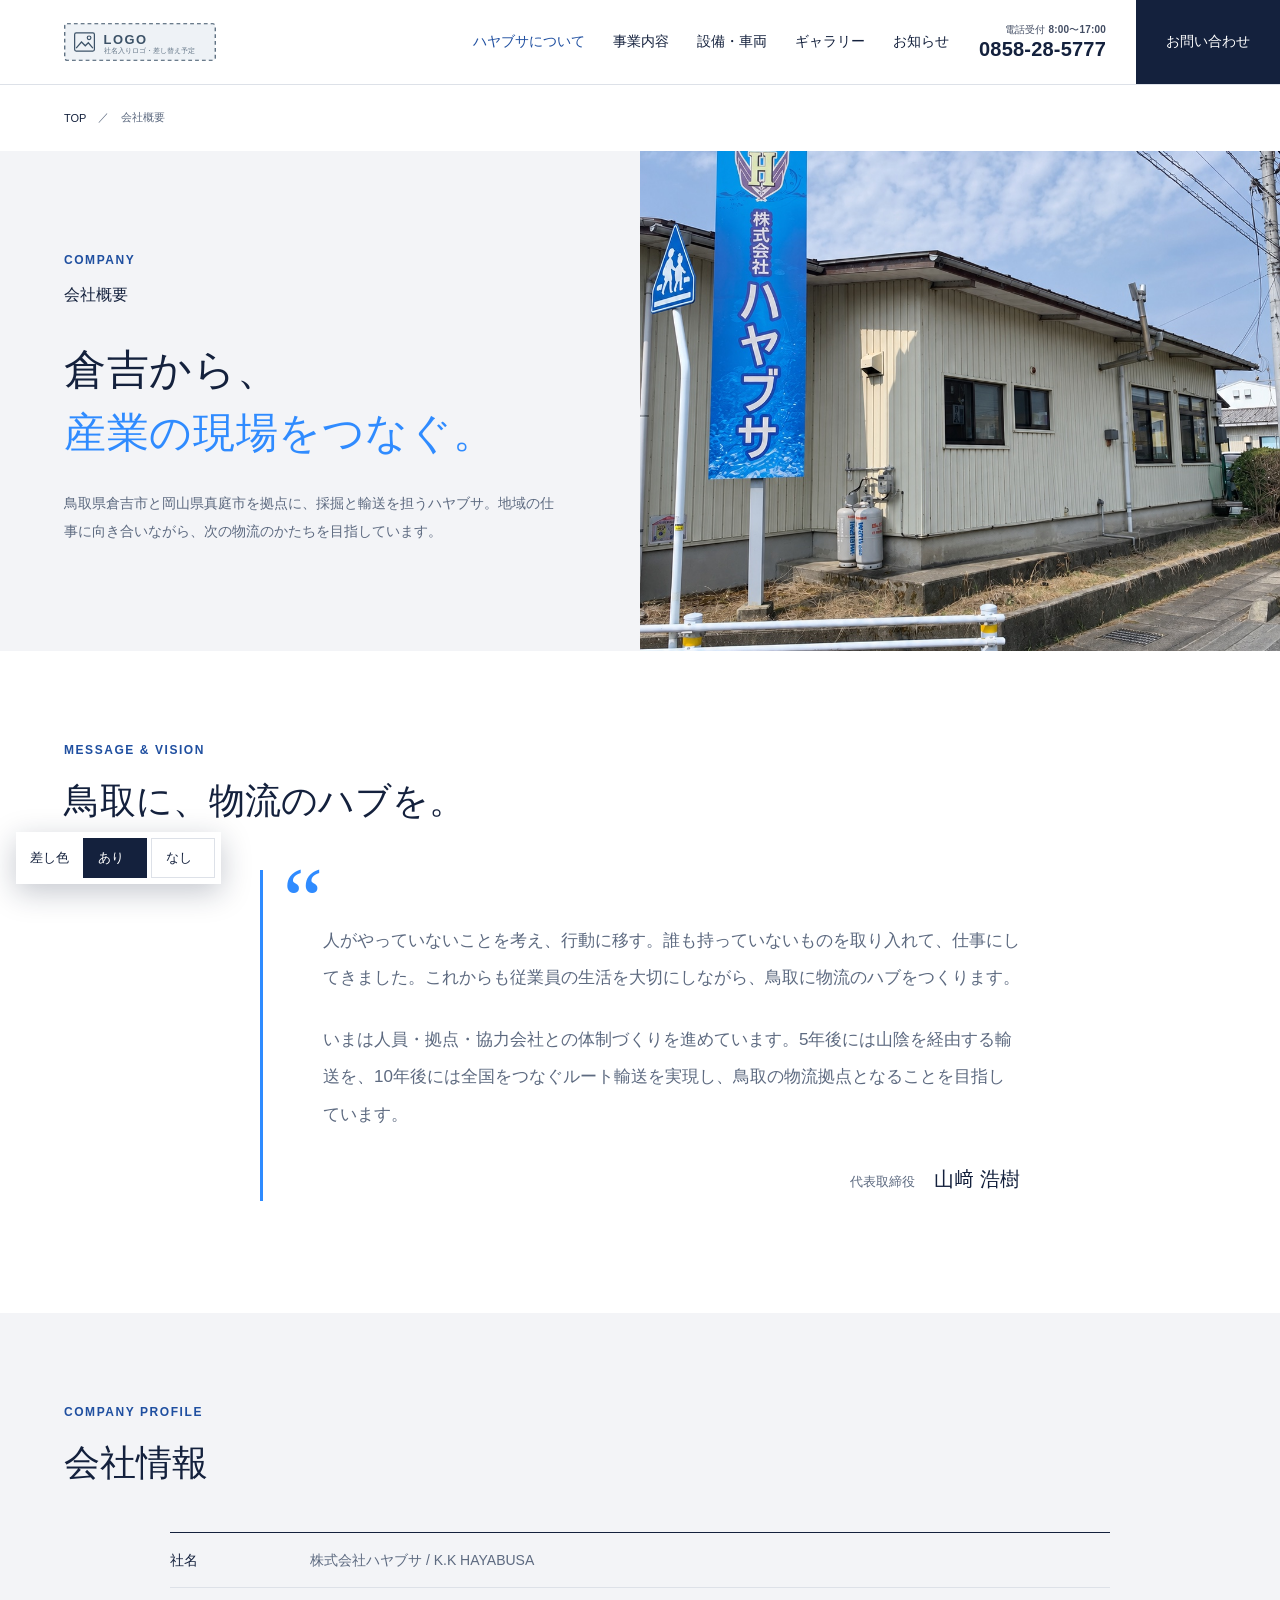
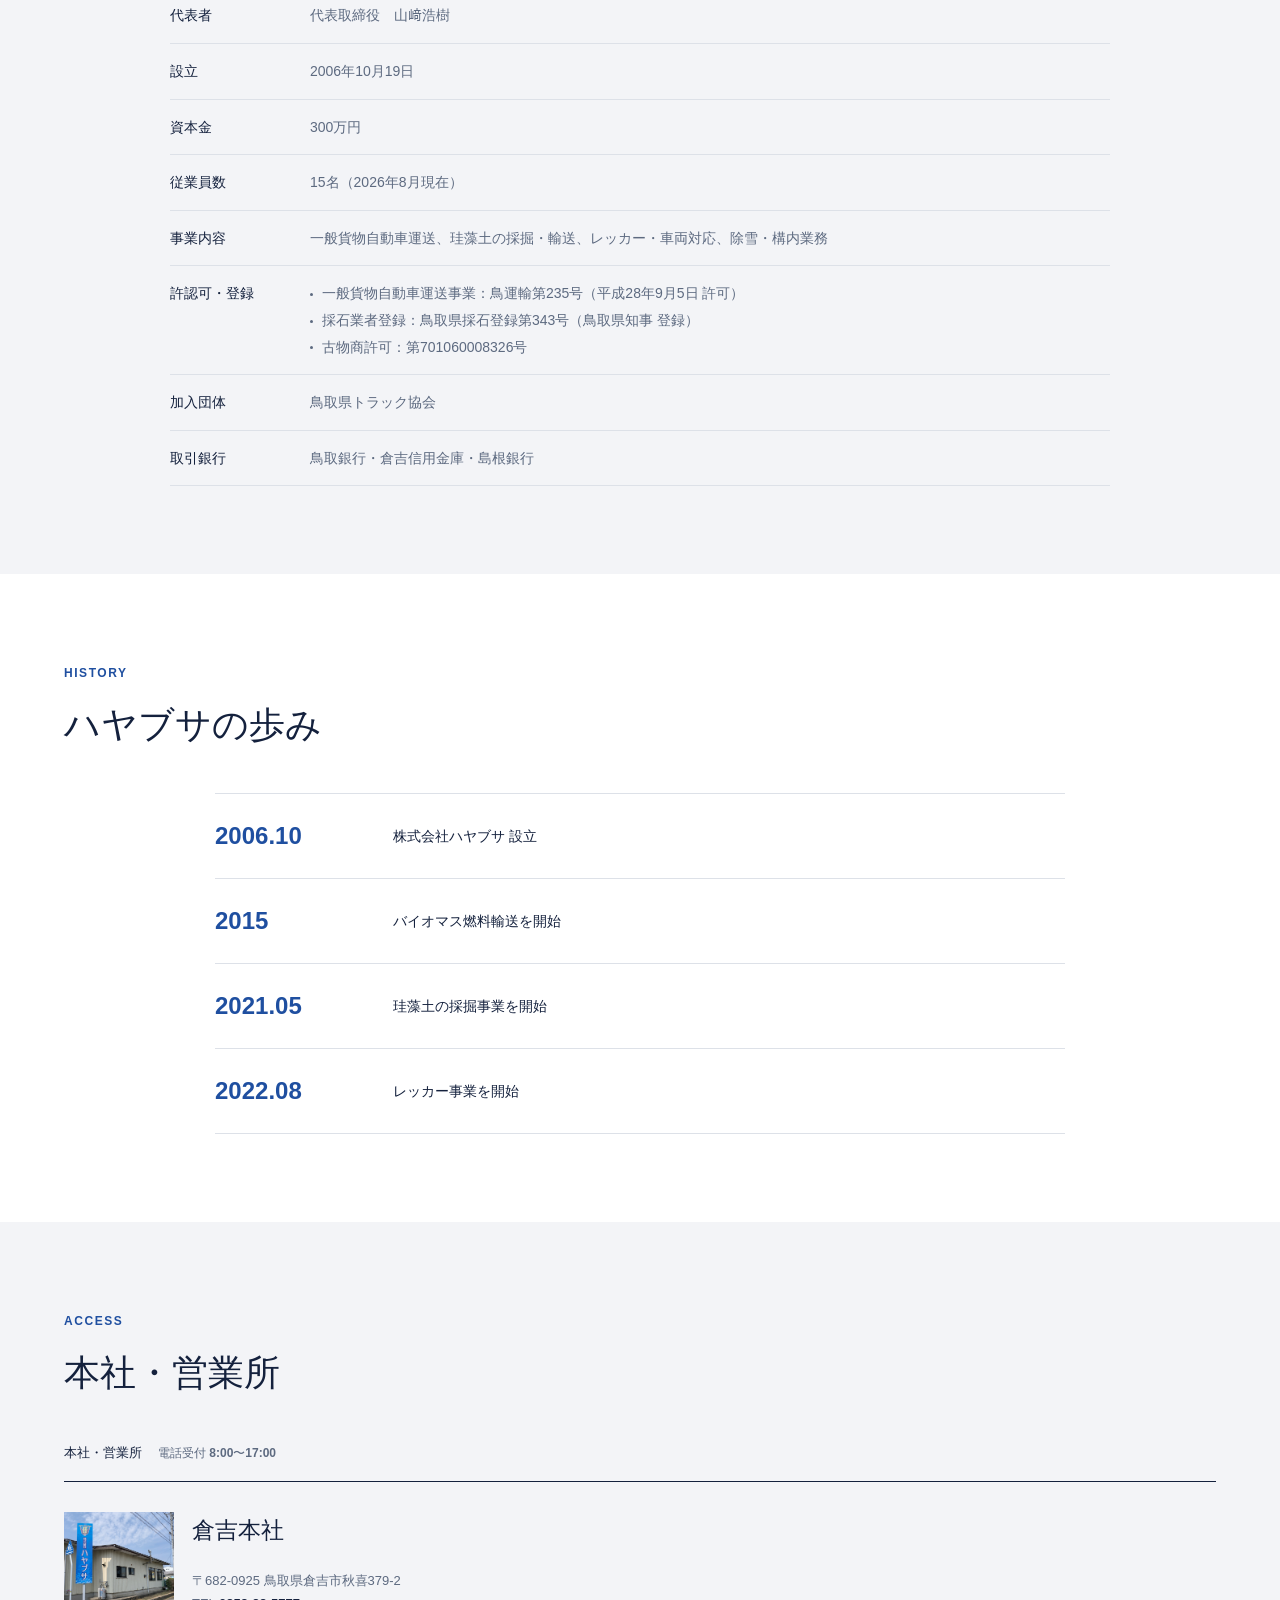
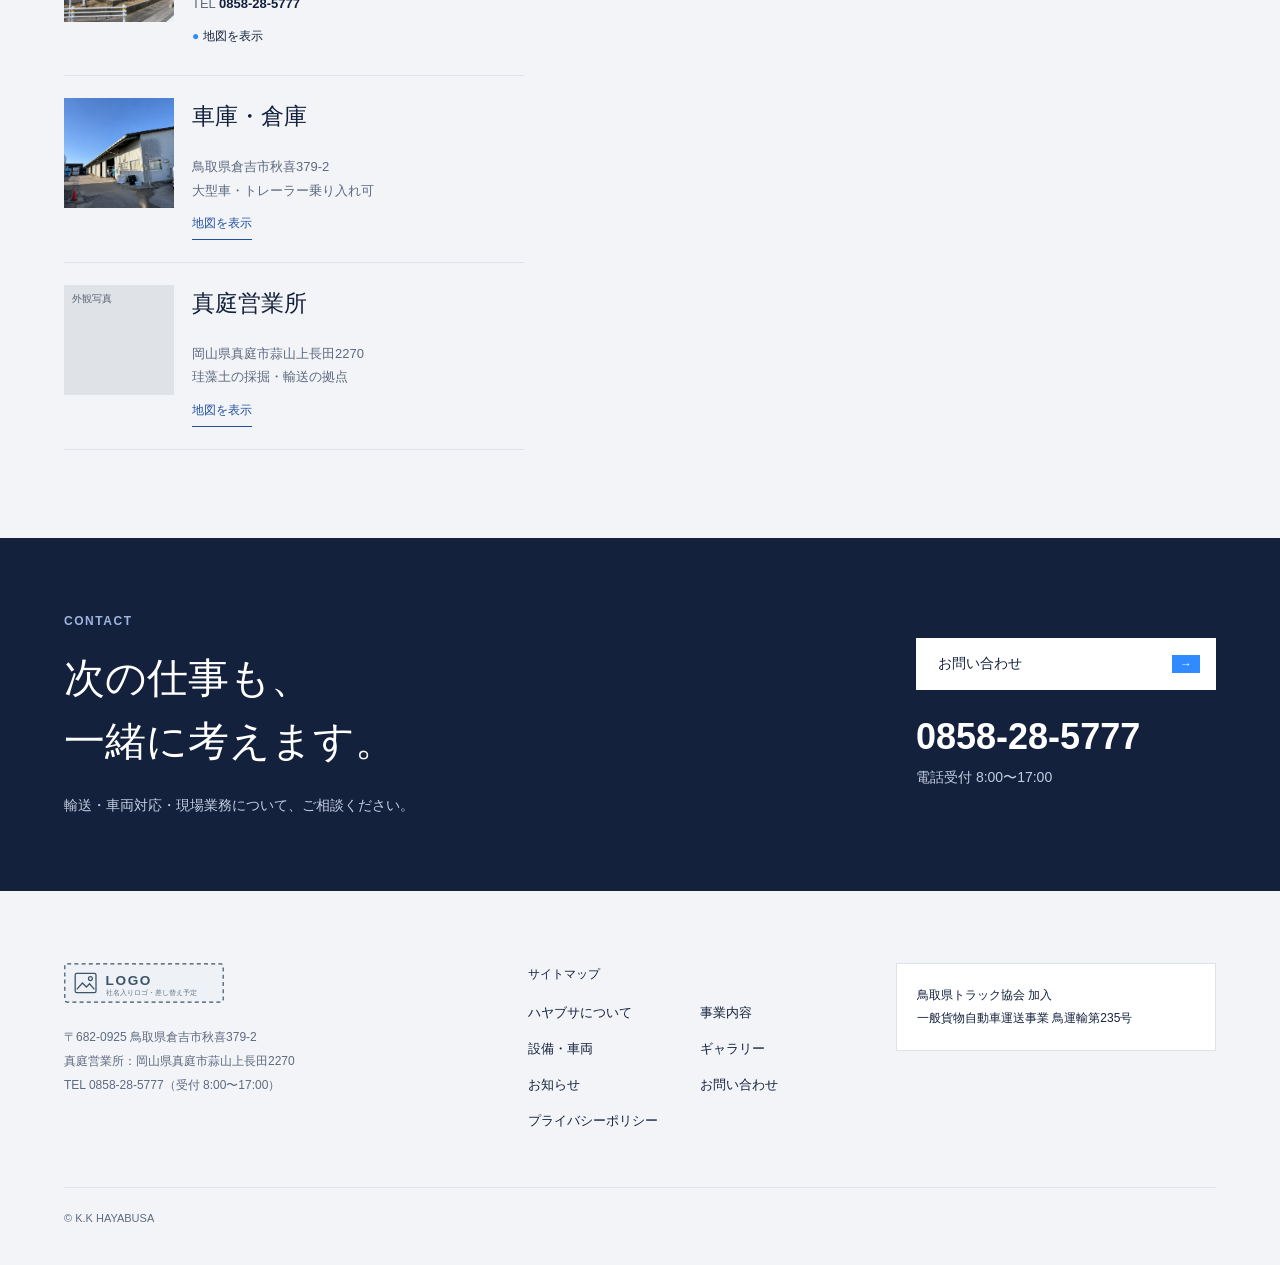
==== company/index.html @ cfc27c7f "Add seven linked subpages matching the H proposal design" ====
<!doctype html><html lang="ja"><head><meta charset="utf-8"><meta name="viewport" content="width=device-width,initial-scale=1"><meta name="robots" content="noindex,nofollow,noarchive"><meta name="color-scheme" content="light"><meta name="description" content="鳥取県倉吉市と岡山県真庭市を拠点に、採掘と輸送を担うハヤブサ。地域の仕事に向き合いながら、次の物流のかたちを目指しています。"><title>会社概要｜株式会社ハヤブサ</title><link rel="stylesheet" href="../styles.css?v=32"><link rel="stylesheet" href="../pages.css?v=2"><link rel="stylesheet" href="../share.css?v=1"><script src="../client.js?v=4" defer></script><script src="../pages.js?v=1" defer></script><script src="../share.js?v=1" defer></script></head><body class="hb-subpage"><a class="skip-link" href="#page-content">本文へ進む</a><header class="hb-top"><a class="hb-brand" href="../" aria-label="株式会社ハヤブサ トップページ"><img class="hb-logo hb-logo-light" src="../logo-placeholder-light.svg" width="160" height="40" alt="株式会社ハヤブサ"><img class="hb-logo hb-logo-dark" src="../logo-placeholder.svg" width="160" height="40" alt="株式会社ハヤブサ"></a><nav id="hb-nav" class="hb-nav" aria-label="メインナビゲーション"><a href="../company/" aria-current="page">ハヤブサについて</a><a href="../service/">事業内容</a><a href="../equipment/">設備・車両</a><a href="../gallery/">ギャラリー</a><a href="../news/">お知らせ</a></nav><a class="hb-headtel" href="tel:0858285777"><small>電話受付 8:00〜17:00</small>0858-28-5777</a><a class="hb-headcta" href="../contact/">お問い合わせ</a><button class="hb-menu" type="button" aria-expanded="false" aria-controls="hb-nav"><span></span><span></span><b>メニュー</b></button></header><main id="page-content"><nav class="sp-breadcrumb" aria-label="パンくず"><a href="../">TOP</a><span aria-hidden="true">／</span><span aria-current="page">会社概要</span></nav><div class="sp-hero"><div class="sp-hero-copy"><p class="sp-kicker">COMPANY</p><h1>会社概要</h1><h2>倉吉から、<br><em>産業の現場をつなぐ。</em></h2><p>鳥取県倉吉市と岡山県真庭市を拠点に、採掘と輸送を担うハヤブサ。地域の仕事に向き合いながら、次の物流のかたちを目指しています。</p></div><figure class="sp-photo "><img src="../images/enhanced/IMG_9839.jpg" alt="会社概要" decoding="async" fetchpriority="high"></figure></div><section class="sp-wrap"><div class="sp-section-head"><p class="sp-kicker">MESSAGE & VISION</p><h2>鳥取に、物流のハブを。</h2></div><div class="sp-message"><span class="sp-quote" aria-hidden="true">“</span><p>人がやっていないことを考え、行動に移す。誰も持っていないものを取り入れて、仕事にしてきました。これからも従業員の生活を大切にしながら、鳥取に物流のハブをつくります。</p><p>いまは人員・拠点・協力会社との体制づくりを進めています。5年後には山陰を経由する輸送を、10年後には全国をつなぐルート輸送を実現し、鳥取の物流拠点となることを目指しています。</p><p class="sp-sign">代表取締役 <strong>山﨑 浩樹</strong></p></div></section><section class="sp-wrap sp-soft"><div class="sp-section-head"><p class="sp-kicker">COMPANY PROFILE</p><h2>会社情報</h2></div><table class="hb-companytable"><tbody>
<tr><th scope="row">社名</th><td>株式会社ハヤブサ / K.K HAYABUSA</td></tr>
<tr><th scope="row">代表者</th><td>代表取締役　山﨑浩樹</td></tr>
<tr><th scope="row">設立</th><td>2006年10月19日</td></tr>

<tr><th scope="row">資本金</th><td>300万円</td></tr>
<tr><th scope="row">従業員数</th><td>15名（2026年8月現在）</td></tr>
<tr><th scope="row">事業内容</th><td>一般貨物自動車運送、珪藻土の採掘・輸送、レッカー・車両対応、除雪・構内業務</td></tr>
<tr><th scope="row">許認可・登録</th><td><ul class="hb-cell-list"><li>一般貨物自動車運送事業：鳥運輸第235号（平成28年9月5日 許可）</li><li>採石業者登録：鳥取県採石登録第343号（鳥取県知事 登録）</li><li>古物商許可：第701060008326号</li></ul></td></tr>
<tr><th scope="row">加入団体</th><td>鳥取県トラック協会</td></tr>
<tr><th scope="row">取引銀行</th><td>鳥取銀行・倉吉信用金庫・島根銀行</td></tr>
</tbody></table></section><section class="sp-wrap" id="history"><div class="sp-section-head"><p class="sp-kicker">HISTORY</p><h2>ハヤブサの歩み</h2></div><ol class="sp-history"><li><time>2006.10</time><p>株式会社ハヤブサ 設立</p></li><li><time>2015</time><p>バイオマス燃料輸送を開始</p></li><li><time>2021.05</time><p>珪藻土の採掘事業を開始</p></li><li><time>2022.08</time><p>レッカー事業を開始</p></li></ol></section><section class="sp-wrap sp-soft" id="access"><div class="sp-section-head"><p class="sp-kicker">ACCESS</p><h2>本社・営業所</h2></div><div class="hb-offices"><p class="hb-offices-title">本社・営業所<small>電話受付 8:00〜17:00</small></p><div class="hb-offices-body"><ul>
<li><span class="hb-placeholder hb-photo"><img alt="ハヤブサの本社外観" decoding="async" height="1448" loading="lazy" src="../images/enhanced/IMG_9839.jpg" width="1086"/></span><div><h3>倉吉本社</h3><p>〒682-0925 鳥取県倉吉市秋喜379-2</p><p>TEL <a href="tel:0858285777">0858-28-5777</a></p><button aria-pressed="true" class="hb-maplink" data-map="https://maps.google.com/maps?q=35.4294110,133.7963575&amp;z=16&amp;output=embed" data-map-name="倉吉本社" type="button">地図を表示</button></div></li>
<li><span class="hb-placeholder hb-photo"><img alt="ハヤブサの車庫・倉庫の外観" decoding="async" height="1448" loading="lazy" src="../images/enhanced/IMG_0410.jpg" width="1086"/></span><div><h3>車庫・倉庫</h3><p>鳥取県倉吉市秋喜379-2</p><p>大型車・トレーラー乗り入れ可</p><button aria-pressed="false" class="hb-maplink" data-map="https://maps.google.com/maps?q=%E9%B3%A5%E5%8F%96%E7%9C%8C%E5%80%89%E5%90%89%E5%B8%82%E7%A7%8B%E5%96%9C379-2&amp;z=15&amp;output=embed" data-map-name="車庫・倉庫" type="button">地図を表示</button></div></li>
<li><span class="hb-placeholder"><span class="hb-photo-tag">外観写真</span></span><div><h3>真庭営業所</h3><p>岡山県真庭市蒜山上長田2270</p><p>珪藻土の採掘・輸送の拠点</p><button aria-pressed="false" class="hb-maplink" data-map="https://maps.google.com/maps?q=%E5%B2%A1%E5%B1%B1%E7%9C%8C%E7%9C%9F%E5%BA%AD%E5%B8%82%E8%92%9C%E5%B1%B1%E4%B8%8A%E9%95%B7%E7%94%B02270&amp;z=15&amp;output=embed" data-map-name="真庭営業所" type="button">地図を表示</button></div></li>
</ul><div class="hb-map"><iframe allowfullscreen="" referrerpolicy="no-referrer-when-downgrade" src="https://maps.google.com/maps?q=35.4294110,133.7963575&amp;z=16&amp;output=embed" title="地図：倉吉本社"></iframe></div></div></div></section><section class="sp-cta"><div><p class="sp-kicker">CONTACT</p><h2>次の仕事も、<br>一緒に考えます。</h2><p>輸送・車両対応・現場業務について、ご相談ください。</p></div><div><a class="hb-btn hb-btn-light" href="../contact/">お問い合わせ<i class="hb-chip" aria-hidden="true">→</i></a><a class="sp-cta-tel" href="tel:0858285777">0858-28-5777</a><p>電話受付 8:00〜17:00</p></div></section></main><footer class="hb-footer"><div class="hb-footer-inner"><div><a href="../"><img class="hb-logo" src="../logo-placeholder.svg" width="160" height="40" alt="株式会社ハヤブサ"></a><p>〒682-0925 鳥取県倉吉市秋喜379-2<br>真庭営業所：岡山県真庭市蒜山上長田2270<br>TEL 0858-28-5777（受付 8:00〜17:00）</p></div><nav class="hb-footnav" aria-label="フッターナビゲーション"><p class="hb-footnav-title">サイトマップ</p><a href="../company/">ハヤブサについて</a><a href="../service/">事業内容</a><a href="../equipment/">設備・車両</a><a href="../gallery/">ギャラリー</a><a href="../news/">お知らせ</a><a href="../contact/">お問い合わせ</a><a href="../privacy/">プライバシーポリシー</a></nav><div class="hb-footer-badge"><p>鳥取県トラック協会 加入</p><p>一般貨物自動車運送事業 鳥運輸第235号</p></div></div><p class="hb-copyright">© K.K HAYABUSA</p></footer><div class="hb-spbar"><a href="tel:0858285777"><span aria-hidden="true">☎</span><b>0858-28-5777<small>電話受付 8:00〜17:00</small></b></a><a class="hb-spcontact" href="../contact/"><span aria-hidden="true">✉</span><b>お問い合わせ<small>ご相談はこちら</small></b></a></div><div class="share-toggle" role="group" aria-label="差し色の切り替え"><span class="share-label">差し色</span><button type="button" data-accent="on" aria-pressed="true">あり</button><button type="button" data-accent="off" aria-pressed="false">なし</button></div></body></html>
---- styles.css ----
:root{--accent:#2f8bff;--ink:#14213d;--navy:#14213d;--blue:#1f4fa0;--blue-soft:#9db6e0;--paper:#fff;--soft:#f3f4f7;--muted:#5d6a80;--line:#dde1e8;--side:240px;--gutter:clamp(22px,5vw,80px);--wrap:max(var(--gutter),calc((100vw - 1240px)/2));--header:84px;--sans:-apple-system,BlinkMacSystemFont,"Hiragino Kaku Gothic ProN","Yu Gothic",Meiryo,sans-serif;font-family:var(--sans);color:var(--ink);background:var(--paper);font-synthesis:none}
*{box-sizing:border-box}body{margin:0}button,a{-webkit-tap-highlight-color:transparent}button{font:inherit;color:inherit;cursor:pointer;border:0;background:none;padding:0;text-align:left}a{color:inherit}h1,h2,h3,h4,p,ol,ul{margin:0}ol,ul{padding:0;list-style:none}button:focus-visible,a:focus-visible{outline:3px solid #e8a33a;outline-offset:4px}section{scroll-margin-top:72px}
h1,h2,h3,h4{font-feature-settings:"palt"}p{font-size:14px;line-height:1.95;color:var(--muted)}
.skip-link{position:fixed;top:-100px;left:12px;background:#fff;padding:12px;z-index:90}.skip-link:focus{top:10px}
.hb-page{overflow-x:clip}.hb-nw{display:inline-block}

/* Flat photo frames until the shoot */
.hb-placeholder{position:relative;display:block;overflow:hidden;background:#dfe2e7;aspect-ratio:4/3}.hb-photo-tag{position:absolute;left:14px;top:12px;right:14px;font-size:11px;font-weight:700;line-height:1.5;color:#5c6676;z-index:1}

/* Buttons: dark block with a small white arrow chip (reference: tokusha.jp) */
.hb-chip{display:inline-grid;place-items:center;width:28px;height:18px;background:#fff;color:var(--navy);font-size:12px;font-style:normal;line-height:1;flex-shrink:0;transition:transform .2s}
.hb-btn{display:inline-flex;align-items:center;gap:28px;margin-top:28px;padding:15px 16px 15px 22px;min-height:52px;background:var(--navy);color:#fff;font-size:14px;font-weight:700}.hb-btn:hover .hb-chip{transform:translateX(3px)}
.hb-btn-light{background:#fff;color:var(--navy)}.hb-btn-light .hb-chip{background:var(--navy);color:#fff}

/* Headings (reference: tokusha.jp): small Japanese label with a navy dot + large pale English word */
.hb-title{display:flex;flex-direction:column;gap:10px}
.hb-title-ja{display:flex;align-items:center;gap:8px;font-size:14px;font-weight:600;letter-spacing:.04em;color:var(--ink)}.hb-title-ja::before{content:'';width:6px;height:6px;border-radius:50%;background:var(--navy)}
.hb-title-en{font-family:"Avenir Next","Helvetica Neue",Arial,sans-serif;font-size:clamp(48px,5.6vw,80px);font-weight:600;line-height:1;letter-spacing:-.02em;background:linear-gradient(to right,#abbcd1 8%,#8b9aad 33%,#dae4f0 66%);-webkit-background-clip:text;background-clip:text;color:transparent}
.hb-title-light .hb-title-ja{color:#fff}.hb-title-light .hb-title-ja::before{background:#fff}.hb-title-light .hb-title-en{background-image:linear-gradient(to right,#dfe7f2 8%,#9fb0c8 33%,#f4f7fb 66%)}
.hb-lead{font-size:clamp(22px,2.2vw,30px);font-weight:800;line-height:1.55;letter-spacing:.01em;color:var(--ink)}
.hb-section{padding:120px var(--wrap)}
.hb-split{display:grid;grid-template-columns:1fr 1fr;gap:6%;align-items:end;margin-bottom:64px}.hb-split-text>p{margin-top:16px;max-width:560px}

/* Header: beside the side panel over the FV, full-width white bar after scrolling */
.hb-top{position:fixed;top:0;left:var(--side);right:0;z-index:60;height:var(--header);display:flex;align-items:center;gap:30px;padding:0 0 0 var(--gutter);color:#fff;transition:background .25s,box-shadow .25s}
.hb-brand{margin-right:auto}.hb-top .hb-logo{display:none;height:38px;width:auto}
.hb-nav{display:flex;gap:28px}.hb-nav button{font-size:14px;font-weight:700;min-height:44px;white-space:nowrap}.hb-nav button:hover{opacity:.7}
.hb-headtel{display:flex;flex-direction:column;align-items:flex-end;font-size:20px;font-weight:800;line-height:1.1;text-decoration:none;letter-spacing:.01em}.hb-headtel small{font-size:10px;font-weight:600;opacity:.8;margin-bottom:3px}
.hb-headcta{align-self:stretch;padding:0 30px;background:var(--navy);color:#fff;font-size:14px;font-weight:700}.hb-headcta:hover{background:var(--blue)}.hb-menu{display:none}
.hb-top.is-solid{left:0;background:#fff;color:var(--ink);box-shadow:0 1px 0 var(--line)}.hb-top.is-solid .hb-logo-dark{display:block}

/* FV: navy side panel listing the bases, full-bleed photo, copy at bottom-left, link card at bottom-right */
.hb-hero{position:relative;min-height:max(640px,100svh);color:#fff}
.hb-side{position:absolute;left:0;top:0;bottom:0;width:var(--side);z-index:2;display:flex;flex-direction:column;padding:26px 24px;background:var(--navy)}.hb-side .hb-logo{height:40px;width:auto;align-self:flex-start}
.hb-side-list{margin-top:56px}.hb-side-title{font-size:12px;font-weight:700;color:var(--blue-soft);padding-bottom:10px;border-bottom:1px solid #ffffff33}.hb-side ul{margin-top:8px}.hb-side li{padding:12px 0;font-size:11px;line-height:1.6;color:#c4cde0;border-bottom:1px solid #ffffff1a}.hb-side li b{display:block;font-size:14px;color:#fff;margin-bottom:2px}.hb-side-foot{margin-top:auto;font-family:"Avenir Next","Helvetica Neue",Arial,sans-serif;font-size:20px;font-weight:500;letter-spacing:.03em;line-height:1;color:#4a5a7d}
.hb-hero-media{position:absolute;top:0;right:0;bottom:0;left:var(--side);aspect-ratio:auto;background:#2b323d}.hb-hero-media .hb-photo-tag{top:calc(var(--header) + 12px);left:var(--gutter);color:#ffffffaa}
.hb-hero-media::after{content:'';position:absolute;inset:0;background:linear-gradient(0deg,#0c1424cc,#0c142400 60%)}
.hb-hero-copy{position:absolute;left:calc(var(--side) + var(--gutter));bottom:clamp(56px,9vh,96px);z-index:1;max-width:680px}.hb-hero h1{font-size:clamp(38px,4.6vw,66px);font-weight:800;line-height:1.35;letter-spacing:.01em}.hb-hero-copy p{margin-top:22px;font-size:15px;color:#e1e6f0}
.hb-hero-card{position:absolute;right:var(--gutter);bottom:clamp(56px,9vh,96px);z-index:1;display:flex;align-items:center;gap:18px;padding:12px 16px 12px 12px;background:#fff;color:var(--ink);font-size:14px;font-weight:700}.hb-hero-card .hb-placeholder{width:96px;aspect-ratio:3/2}.hb-hero-card .hb-photo-tag{left:6px;top:4px;font-size:9px}.hb-hero-card .hb-chip{background:var(--navy);color:#fff}.hb-hero-card:hover .hb-chip{transform:translateX(3px)}

/* About: copy and photo pair side by side, key facts on one line, vision as a closing statement */
.hb-about-main{display:grid;grid-template-columns:minmax(0,5fr) minmax(0,7fr);gap:7%;align-items:center}
.hb-about-copy{margin:44px 0 24px;font-size:clamp(28px,2.8vw,40px);font-weight:800;line-height:1.45;letter-spacing:.01em}.hb-about-text>p{max-width:460px}
.hb-about-photos{position:relative;padding-bottom:18%}.hb-ph-main{width:72%;margin-left:auto;aspect-ratio:4/5}.hb-ph-sub{position:absolute;left:0;bottom:0;width:46%;aspect-ratio:4/3;outline:10px solid #fff}
.hb-sub-title{display:flex;align-items:center;gap:8px;font-size:13px;font-weight:700;color:var(--blue)}.hb-sub-title::before{content:'';width:6px;height:6px;border-radius:50%;background:currentColor}
/* Vision: CEO photo beside the vision copy and message */
.hb-vision{background:var(--soft)}.hb-vision-grid{display:grid;grid-template-columns:minmax(0,5fr) minmax(0,7fr);gap:8%;align-items:center}.hb-vision-photo{aspect-ratio:4/5}
.hb-vision-copy{margin:40px 0 24px;font-size:clamp(28px,2.8vw,40px);font-weight:800;line-height:1.45}.hb-vision-text>p:not(.hb-vision-name){max-width:560px}.hb-vision-text>p+p{margin-top:14px}.hb-vision-name{margin-top:28px;font-size:12px;color:var(--muted)}.hb-vision-name b{margin-left:12px;font-size:20px;color:var(--ink)}

/* Business: list rows with thumbnails + one tall photo */
.hb-business{background:#fff}.hb-biz{display:grid;grid-template-columns:1.25fr 1fr;gap:48px;align-items:start}
.hb-biz-list{border-top:1px solid var(--line)}.hb-biz-list button{display:grid;grid-template-columns:120px 1fr auto;gap:24px;align-items:center;width:100%;padding:20px 0;border-bottom:1px solid var(--line)}.hb-thumb{aspect-ratio:3/2}.hb-thumb .hb-photo-tag{left:8px;top:6px;font-size:10px}
.hb-biz-body b{display:block;font-size:19px;font-weight:800;margin-bottom:4px}.hb-biz-body span{font-size:13px;line-height:1.8;color:var(--muted)}.hb-biz-list .hb-chip{background:var(--navy);color:#fff}.hb-biz-list button:hover b{color:var(--blue)}.hb-biz-list button:hover .hb-chip{transform:translateX(3px)}
.hb-biz-photo{position:sticky;top:110px;aspect-ratio:4/5}

/* Strengths: "in numbers" layout on a dark band, sticky heading on the left */
/* The photo stays pinned while the content scrolls up over it; blur and the navy veil follow --p (0→1, set in client.js) */
.hb-strengths{--p:0;position:relative;clip-path:inset(0);background:#1c2638;color:#fff;padding:0 var(--wrap) 120px}
.hb-strengths-bg{position:sticky;top:0;height:100vh;margin:0 calc(var(--wrap) * -1) -100vh;overflow:hidden}.hb-strengths-bg .hb-placeholder{position:absolute;inset:-24px;aspect-ratio:auto;background:linear-gradient(180deg,#c9d3df,#8e9cb0);filter:blur(calc(var(--p) * 12px))}.hb-strengths-bg .hb-photo-tag{top:calc(var(--header) + 36px);left:calc(var(--wrap) + 24px);color:#2b3442}
.hb-strengths-veil{position:absolute;inset:0;background:linear-gradient(180deg,rgb(28 52 84 / calc(var(--p) * .88)) 0%,rgb(28 56 90 / calc(.3 + var(--p) * .6)) 55%,#1c2638 100%)}
.hb-strengths-inner{position:relative;padding-top:78vh;display:grid;grid-template-columns:1fr 1.15fr;gap:6%;align-items:start}
.hb-strengths-head{position:sticky;top:120px}.hb-strengths .hb-lead{margin-top:20px;color:#fff}
.hb-figures li{padding:36px 0;border-top:1px solid #ffffff2e}.hb-figures li:last-child{border-bottom:1px solid #ffffff2e}.hb-figures h3{font-size:16px;font-weight:800;color:var(--blue-soft)}
.hb-figure{display:flex;align-items:baseline;gap:10px;margin:10px 0 14px;color:#fff;line-height:1}.hb-figure strong{font-size:clamp(64px,6.4vw,96px);font-weight:800;letter-spacing:-.03em}.hb-figure span{font-size:16px;font-weight:700}
.hb-figures p:last-child{color:#c3cbdb;max-width:520px}

/* Relief record: closes the strengths section on the dark band */
.hb-relief{position:relative;display:grid;grid-template-columns:1fr 1.15fr;gap:6%;margin-top:100px;padding-top:56px;border-top:1px solid #ffffff2e}.hb-strengths .hb-sub-title{color:var(--blue-soft)}.hb-relief-head h3{margin:0 0 14px;font-size:clamp(22px,2vw,28px);font-weight:800;line-height:1.5}.hb-relief-head p{color:#c3cbdb}.hb-relief-head .hb-placeholder{margin-top:28px;max-width:360px;aspect-ratio:4/3;background:#ffffff1a}.hb-relief-head .hb-photo-tag{color:#ffffffaa}
.hb-relief-list li{display:grid;grid-template-columns:110px 1fr;gap:20px;padding:22px 0;border-bottom:1px solid #ffffff2e}.hb-relief-list li:first-child{border-top:1px solid #ffffff2e}.hb-relief-list time{font-size:14px;font-weight:800;color:var(--blue-soft)}.hb-relief-list h4{font-size:18px;font-weight:800}.hb-relief-list p{margin-top:4px;color:#c3cbdb}

/* Equipment: three stock cards */
.hb-equip-grid{display:grid;grid-template-columns:repeat(3,minmax(0,1fr));gap:24px}.hb-equip{padding:22px 22px 26px;border:1px solid var(--line);background:#fff}.hb-equip-label{font-size:13px;font-weight:800;color:var(--blue);margin-bottom:14px}.hb-equip .hb-placeholder{aspect-ratio:16/10}
.hb-count{display:flex;align-items:baseline;gap:6px;margin-top:18px;padding-bottom:14px;border-bottom:1px solid var(--line);color:var(--ink)}.hb-count span{font-size:14px;font-weight:700;color:var(--ink)}.hb-count strong{margin-left:auto;font-size:64px;font-weight:800;line-height:1;letter-spacing:-.03em;color:var(--navy)}
.hb-equip ul{margin-top:12px}.hb-equip li{font-size:13px;line-height:2.1;color:var(--muted);padding-left:14px;position:relative}.hb-equip li::before{content:'';position:absolute;left:0;top:.95em;width:6px;height:6px;background:var(--blue)}

/* Gallery: panorama + strip */
.hb-gallerysection{padding-bottom:120px}.hb-gallery-head{padding-bottom:0}.hb-panorama{aspect-ratio:auto;height:clamp(280px,38vw,560px)}
.hb-strip{display:grid;grid-template-columns:repeat(4,minmax(0,1fr));gap:16px;padding:16px var(--wrap) 0}.hb-strip .hb-placeholder{aspect-ratio:4/3}.hb-strip p{margin-top:8px;font-size:13px;font-weight:700;color:var(--ink)}

/* News */
.hb-newssection{background:var(--soft)}.hb-news-grid{display:grid;grid-template-columns:1fr 1.8fr;gap:6%;align-items:start}
.hb-news{border-top:1px solid var(--ink)}.hb-news button{display:grid;grid-template-columns:110px 96px 1fr auto;gap:16px;align-items:center;width:100%;padding:24px 4px;border-bottom:1px solid var(--line)}.hb-news time{font-size:13px;font-weight:700;color:var(--muted)}.hb-newstag{font-size:11px;font-weight:700;text-align:center;padding:4px;background:#fff;border:1px solid var(--line)}.hb-newstitle{font-size:15px;font-weight:700}.hb-news .hb-chip{background:var(--navy);color:#fff}.hb-news button:hover .hb-newstitle{color:var(--blue)}

/* Company: table + office list */
.hb-company .hb-split{align-items:start}.hb-companytable{width:100%;border-collapse:collapse;font-size:14px;line-height:1.9}.hb-companytable th,.hb-companytable td{padding:14px 0;border-bottom:1px solid var(--line);text-align:left;vertical-align:top}.hb-companytable tr:first-child th,.hb-companytable tr:first-child td{border-top:1px solid var(--ink)}.hb-companytable th{width:140px;font-weight:800}.hb-companytable td{color:var(--muted)}.hb-cell-list li,.hb-cell-history li{position:relative;padding-left:12px}.hb-cell-list li::before,.hb-cell-history li::before{content:'';position:absolute;left:0;top:.9em;width:3px;height:3px;border-radius:50%;background:currentColor}.hb-cell-history time{display:inline-block;min-width:7.5em}
.hb-offices-title{display:flex;align-items:baseline;gap:16px;font-size:18px;font-weight:800;color:var(--ink);padding-bottom:16px;border-bottom:1px solid var(--ink)}.hb-offices-title small{font-size:12px;font-weight:600;color:var(--muted)}
.hb-offices-body{display:grid;grid-template-columns:minmax(0,5fr) minmax(0,7fr);gap:48px;align-items:start}.hb-offices ul{display:grid;grid-template-columns:1fr}.hb-map{position:sticky;top:110px;margin-top:22px;aspect-ratio:4/3;background:var(--soft)}.hb-map iframe{display:block;width:100%;height:100%;border:0;filter:grayscale(.35)}.hb-maplink[aria-pressed=true]{color:var(--ink);border-bottom-color:transparent}.hb-maplink[aria-pressed=true]::before{content:"● ";color:var(--blue)}.hb-offices li{display:grid;grid-template-columns:110px 1fr;gap:18px;padding:22px 0;border-bottom:1px solid var(--line)}.hb-offices .hb-placeholder{aspect-ratio:1}.hb-offices .hb-photo-tag{left:8px;top:6px;font-size:10px}.hb-offices h3{font-size:16px;font-weight:800;margin-bottom:4px}.hb-offices p{font-size:13px;line-height:1.8}.hb-offices a{text-decoration:none;font-weight:700;color:var(--ink)}
.hb-maplink{margin-top:6px;min-height:32px;font-size:12px;font-weight:700;color:var(--blue);border-bottom:1px solid currentColor}


/* Contact */
.hb-contact{background:var(--navy);color:#fff;padding:110px var(--wrap)}.hb-contact-inner{display:grid;grid-template-columns:1fr 1fr;gap:6%;align-items:center}.hb-contact .hb-lead{margin-top:20px;color:#fff}.hb-contact p{color:#c3cbdb}.hb-contact .hb-lead+p{margin-top:12px}
.hb-contact-box{padding:40px;background:#ffffff0f;border:1px solid #ffffff2e}.hb-contact-label{font-size:13px;font-weight:700}.hb-tel{display:block;margin:8px 0 6px;font-size:clamp(40px,4.4vw,60px);font-weight:800;letter-spacing:.01em;line-height:1.1;text-decoration:none}.hb-contact-box .hb-btn{width:100%;justify-content:space-between}

/* Footer */
.hb-footer{background:var(--soft);padding:72px var(--wrap) 36px}.hb-footer-inner{display:grid;grid-template-columns:1.3fr 1fr 1fr;gap:48px}.hb-footer .hb-logo{height:40px;width:auto}.hb-footer-inner>div:first-child p{margin-top:18px;font-size:12px;line-height:2}
.hb-footnav{display:grid;grid-template-columns:1fr 1fr;align-content:start;gap:0 24px}.hb-footnav-title{grid-column:1/-1;font-size:12px;font-weight:800;color:var(--ink);margin-bottom:8px}.hb-footnav button{min-height:36px;font-size:13px;font-weight:600}.hb-footnav button:hover{color:var(--blue)}
.hb-footer-badge{align-self:start;padding:20px;background:#fff;border:1px solid var(--line)}.hb-footer-badge p{font-size:12px;line-height:1.9;color:var(--ink)}.hb-footer-badge p:first-child{font-weight:800}
.hb-copyright{margin-top:48px;padding-top:20px;border-top:1px solid var(--line);font-size:11px}
.hb-spbar{display:none}

dialog{border:0;padding:44px;max-width:min(520px,calc(100vw - 32px));box-shadow:0 30px 100px #0005;color:var(--ink)}dialog::backdrop{background:#14213d99}dialog h2{font-size:22px;margin:12px 0}dialog p{margin:8px 0}.dialog-kicker{font-size:12px;font-weight:800;color:var(--blue)}.dialog-close{position:absolute;right:12px;top:8px;min-width:44px;min-height:44px;font-size:26px;text-align:center}dialog .hb-btn{width:100%;justify-content:space-between}

/* Accent: bright blue used sparingly — dots, arrow chips, small labels on dark grounds and hover states (not for small text on white, where contrast would be too low) */
.hb-chip,.hb-btn-light .hb-chip,.hb-hero-card .hb-chip,.hb-biz-list .hb-chip,.hb-news .hb-chip{background:var(--accent);color:#fff}
.hb-title-ja::before,.hb-title-light .hb-title-ja::before,.hb-sub-title::before{background:var(--accent)}
.hb-side-title,.hb-strengths .hb-figures h3,.hb-relief-list time,.hb-strengths .hb-sub-title{color:var(--accent)}
.hb-equip li::before{background:var(--accent)}.hb-maplink[aria-pressed=true]::before{color:var(--accent)}
.hb-headcta:hover,.hb-btn:hover{background:var(--accent)}.hb-btn-light:hover{background:#fff}.hb-btn:hover .hb-chip{background:#fff;color:var(--accent)}

/* Accent at key points: keywords in headings, big figures, and a bold block behind the CEO photo (reference: a recruit block on a carrier's site) */
.hb-em{font-style:normal;color:var(--accent)}
.hb-strengths .hb-figure strong{color:var(--accent)}
.hb-vision-media{position:relative;padding-bottom:96px}.hb-vision-media::before{content:'';position:absolute;left:calc(var(--wrap) * -1);right:22%;top:38%;bottom:0;background:var(--accent)}
.hb-vision-photo{position:relative;z-index:1;width:78%;margin-left:auto}.hb-vision-band{position:absolute;left:0;bottom:26px;z-index:1;font-family:"Avenir Next","Helvetica Neue",Arial,sans-serif;font-size:clamp(15px,1.4vw,20px);font-weight:800;line-height:1.35;letter-spacing:.08em;color:#fff}
@media(max-width:1180px){.hb-nav{gap:20px}.hb-headtel{display:none}}
@media(max-width:1000px){
.hb-top{left:0;padding:0 0 0 var(--gutter)}.hb-top .hb-logo-light{display:block}.hb-top.is-solid .hb-logo-light,.hb-top.menu-open .hb-logo-light{display:none}.hb-top.is-solid .hb-logo-dark,.hb-top.menu-open .hb-logo-dark{display:block}.hb-top.menu-open{background:#fff;color:var(--ink)}
.hb-nav{display:none}.hb-nav.open{display:flex;flex-direction:column;position:absolute;left:0;right:0;top:100%;gap:0;padding:8px var(--gutter) 24px;background:#fff;color:var(--ink);box-shadow:0 20px 30px #14213d22}.hb-nav.open button{padding:14px 0;border-bottom:1px solid var(--line);font-size:16px}
.hb-headcta{padding:0 20px}.hb-menu{display:flex;flex-direction:column;align-items:center;justify-content:center;gap:6px;width:72px;align-self:stretch}.hb-menu span{width:24px;height:2px;background:currentColor;transition:transform .2s}.hb-menu b{font-size:10px;font-weight:700}.hb-menu[aria-expanded=true] span:first-of-type{transform:translateY(4px) rotate(45deg)}.hb-menu[aria-expanded=true] span:nth-of-type(2){transform:translateY(-4px) rotate(-45deg)}
.hb-side{display:none}.hb-hero-media{left:0}.hb-hero-copy{left:var(--gutter);right:var(--gutter)}
.hb-biz{grid-template-columns:1fr}.hb-biz-photo{display:none}.hb-biz-list{display:grid;grid-template-columns:repeat(2,minmax(0,1fr));gap:36px 24px;border-top:0}.hb-biz-list li:first-child{grid-column:1/-1}.hb-biz-list li:first-child .hb-thumb{aspect-ratio:16/9}.hb-biz-list button{grid-template-columns:minmax(0,1fr) auto;grid-template-areas:"photo photo" "body chip";gap:16px 12px;align-items:start;padding:0 0 20px;text-align:left}.hb-biz-list .hb-thumb{grid-area:photo;width:100%}.hb-biz-body{grid-area:body}.hb-biz-list .hb-chip{grid-area:chip;margin-top:4px}.hb-thumb .hb-photo-tag{font-size:11px}.hb-strengths-inner,.hb-news-grid{grid-template-columns:1fr;gap:40px}.hb-strengths-head{position:static}
.hb-equip-grid{grid-template-columns:1fr 1fr}.hb-offices-body{grid-template-columns:1fr;gap:24px}.hb-map{position:static;margin-top:0}.hb-relief{grid-template-columns:1fr;gap:36px}.hb-footer-inner{grid-template-columns:1fr 1fr}}
@media(max-width:800px){:root{--header:64px}
.hb-headcta{display:none}.hb-top .hb-logo{height:32px}
.hb-hero{min-height:600px}.hb-hero h1{font-size:clamp(28px,8.2vw,36px)}.hb-hero-copy{bottom:48px}.hb-hero-copy p{font-size:14px}.hb-hero-copy br{display:none}.hb-hero h1 br{display:inline}.hb-hero-card{display:none}
.hb-section,.hb-contact{padding-top:72px;padding-bottom:72px}.hb-strengths{padding-bottom:72px}.hb-strengths-inner{padding-top:62vh}.hb-title-en{font-size:clamp(40px,11.6vw,52px)}.hb-lead{font-size:21px}
.hb-split{grid-template-columns:1fr;gap:24px;margin-bottom:40px}.hb-btn{margin-top:20px}
.hb-about-main{grid-template-columns:1fr;gap:40px}.hb-about-copy{margin:28px 0 18px;font-size:26px}.hb-vision-grid{grid-template-columns:1fr;gap:0}.hb-vision-text{display:contents}.hb-vision-media{order:1;margin-top:32px}.hb-vision-name{order:2}.hb-vision-photo{aspect-ratio:4/3;width:84%}.hb-vision-media{padding-bottom:76px}.hb-vision-media::before{right:8%;top:30%}.hb-vision-band{bottom:18px;font-size:14px}.hb-vision-copy{margin:28px 0 18px;font-size:26px}.hb-biz-body b{font-size:17px}
.hb-figures li{padding:28px 0}.hb-figure strong{font-size:60px}
.hb-equip-grid{grid-template-columns:1fr}.hb-count strong{font-size:56px}.hb-relief{margin-top:64px;padding-top:40px}.hb-relief-list li{grid-template-columns:1fr;gap:6px;padding:18px 0}
.hb-panorama{height:240px}.hb-strip{grid-template-columns:1fr 1fr;gap:12px}.hb-gallerysection{padding-bottom:72px}
.hb-news button{grid-template-columns:auto auto 1fr;gap:10px;padding:18px 0}.hb-newstitle{grid-column:1/-1}.hb-news .hb-chip{display:none}
.hb-companytable th{width:96px}.hb-cell-history li+li{margin-top:6px}.hb-cell-history time{display:block;min-width:0}.hb-companytable td{overflow-wrap:anywhere}.hb-offices li{grid-template-columns:84px 1fr}
.hb-contact-inner{grid-template-columns:1fr;gap:32px}.hb-contact-box{padding:26px 22px}.hb-tel{font-size:clamp(34px,10vw,44px)}
.hb-footer{padding-bottom:100px}.hb-footer-inner{grid-template-columns:1fr;gap:28px}
.hb-spbar{display:grid;grid-template-columns:1fr 1fr;position:fixed;left:0;right:0;bottom:0;z-index:58;box-shadow:0 -6px 20px #0003}.hb-spbar a,.hb-spbar button{display:flex;align-items:center;justify-content:center;gap:8px;min-height:58px;padding:8px;font-size:14px;font-weight:700;text-decoration:none}.hb-spbar a{background:#fff;color:var(--ink)}.hb-spbar button{background:var(--navy);color:#fff}.hb-spbar b{display:flex;flex-direction:column;align-items:flex-start;line-height:1.3}.hb-spbar a b{font-size:17px;font-weight:800}.hb-spbar small{font-size:10px;font-weight:500;opacity:.85;margin-top:2px}
dialog{padding:32px 22px}}
@media(max-width:600px){.hb-biz-list{grid-template-columns:1fr;gap:32px}.hb-biz-list .hb-thumb,.hb-biz-list li:first-child .hb-thumb{aspect-ratio:16/10}}
@media(max-width:360px){.hb-title-en{font-size:36px}.hb-spbar a b{font-size:15px}.hb-spbar a,.hb-spbar button{gap:5px;font-size:13px}}
@media(prefers-reduced-motion:reduce){.hb-strengths{--p:1}*,*::before,*::after{transition:none!important;animation:none!important;scroll-behavior:auto!important}}


/* Supplied photographs: keep each existing frame and crop within it. */
.hb-photo img{position:absolute;inset:0;display:block;width:100%;height:100%;object-fit:cover;object-position:center}
.hb-hero-media>img{object-position:50% 46%}
.hb-hero-media::after{background:linear-gradient(180deg,#0c142455 0%,#0c142410 32%,#0c1424e6 100%)}
.hb-ph-main>img{object-position:50% 58%}
.hb-relief-head .hb-photo img{object-fit:contain}
.hb-panorama>img{object-position:50% 55%}
@media(max-width:800px){.hb-hero-media>img{object-position:60% 50%}}

/* Full-width restored quarry photograph with a wider composition. */
.hb-strengths-bg .hb-placeholder{inset:0;background:var(--navy)}
.hb-strengths-bg .hb-photo img{max-width:none;margin:0;object-fit:cover;object-position:50% 54%}

/* Updated fleet list, 2026-11-01. */
.hb-fleet-date{margin-top:14px;color:var(--muted);font-size:13px}
.hb-fleet-details{margin-top:40px;border-top:1px solid var(--line);border-bottom:1px solid var(--line)}
.hb-fleet-details summary{cursor:pointer;padding:22px 0;font-size:16px;font-weight:700;color:var(--ink)}
.hb-fleet-details summary::marker{color:var(--accent)}
.hb-fleet-details summary:focus-visible{outline:3px solid #e8a33a;outline-offset:4px}
.hb-fleet-table-wrap{padding-bottom:28px}
.hb-fleet-table{width:100%;border-collapse:collapse;table-layout:fixed;font-size:14px;line-height:1.8}
.hb-fleet-table caption{text-align:left;padding:0 0 16px;font-weight:700}
.hb-fleet-table th,.hb-fleet-table td{padding:14px 16px;border-bottom:1px solid var(--line);text-align:left;vertical-align:top;overflow-wrap:anywhere}
.hb-fleet-table thead th{background:var(--navy);color:#fff;font-weight:700}
.hb-fleet-table thead th:first-child{width:20%}.hb-fleet-table thead th:nth-child(2){width:47%}
.hb-fleet-table tbody th{font-weight:600}.hb-fleet-table tbody td{color:var(--muted)}
@media(max-width:600px){.hb-fleet-table{font-size:12px}.hb-fleet-table th,.hb-fleet-table td{padding:12px 7px}.hb-fleet-table thead th:first-child{width:24%}.hb-fleet-table thead th:nth-child(2){width:43%}.hb-fleet-details summary{font-size:14px}}

/* Real site links share the existing button and navigation styling. */
.hb-nav a{display:flex;align-items:center;min-height:44px;font-size:14px;font-weight:700;white-space:nowrap;text-decoration:none}.hb-nav a:hover{opacity:.7}.hb-nav a[aria-current=page]{color:var(--blue)}
.hb-brand{display:block;text-decoration:none}.hb-btn,.hb-headcta,.hb-biz-list a,.hb-hero-card,.hb-footnav a{text-decoration:none}
.hb-headcta{display:flex;align-items:center;justify-content:center}
.hb-biz-list a{display:grid;grid-template-columns:120px 1fr auto;gap:24px;align-items:center;width:100%;padding:20px 0;border-bottom:1px solid var(--line)}
.hb-footnav a{display:flex;align-items:center;min-height:36px;font-size:13px;font-weight:600}.hb-footnav a:hover{color:var(--blue)}
.hb-spbar .hb-spcontact{background:var(--navy);color:#fff}.hb-spbar .hb-spcontact b{font-size:14px}
.hb-news-empty{border-top:1px solid var(--ink);border-bottom:1px solid var(--line);padding:36px 0}
@media(max-width:1000px){.hb-nav.open a{padding:14px 0;border-bottom:1px solid var(--line);font-size:16px}.hb-biz-list a{grid-template-columns:minmax(0,1fr) auto;grid-template-areas:"photo photo" "body chip";gap:16px 12px;align-items:start;padding:0 0 20px}}

@media(max-width:800px){.hb-headcta{display:none}}
---- pages.css ----
.hb-subpage .hb-top{left:0;background:#fff;color:var(--ink);box-shadow:0 1px 0 var(--line)}
.hb-subpage .hb-top .hb-logo-dark{display:block}.hb-subpage .hb-top .hb-logo-light{display:none}
.hb-subpage main{padding-top:var(--header);overflow-x:clip}
.sp-wrap{padding:88px var(--wrap)}.sp-soft{background:var(--soft)}
.sp-breadcrumb{display:flex;align-items:center;gap:12px;padding:26px var(--wrap);font-size:11px;color:var(--muted)}.sp-breadcrumb a{color:var(--ink);text-decoration:none}
.sp-kicker{font-family:"Avenir Next",Arial,sans-serif;color:var(--blue);font-size:12px;font-weight:800;letter-spacing:.13em}
.sp-hero{display:grid;grid-template-columns:1fr 1fr;min-height:500px;background:var(--soft);position:relative}
.sp-hero-copy{padding:64px 10% 72px max(28px,var(--wrap));align-self:center;position:relative;z-index:1}
.sp-hero h1{font-size:16px;margin:12px 0 32px;font-weight:700}.sp-hero h2{font-size:clamp(26px,3.3vw,46px);line-height:1.5;letter-spacing:.015em;font-weight:800}.sp-hero em{font-style:normal;color:var(--accent)}.sp-hero-copy>p:last-child{margin-top:26px;max-width:490px}
.sp-photo{display:block;margin:0;position:relative;overflow:hidden;background:#dfe2e7;aspect-ratio:4/3;min-width:0}.sp-photo img{display:block;width:100%;height:100%;object-fit:cover}
.sp-hero>.sp-photo{aspect-ratio:auto;height:100%;min-height:500px}.sp-hero>.sp-photo img{position:absolute;inset:0;object-position:center 55%}
.sp-hero-plain{grid-template-columns:1fr;min-height:390px;overflow:hidden}.sp-hero-plain .sp-hero-copy{padding-top:48px;padding-bottom:64px;max-width:840px}.sp-hero-word{position:absolute;right:-12px;bottom:-35px;line-height:1;font-family:"Avenir Next",Arial,sans-serif;font-weight:800;font-size:clamp(100px,18vw,250px);letter-spacing:-.06em;color:#e6e9ef;pointer-events:none}
.sp-section-head{margin-bottom:40px}.sp-section-head h2{font-size:clamp(24px,2.8vw,36px);line-height:1.55;margin-top:12px;font-weight:800}.sp-wrap h3{font-size:23px;line-height:1.6;color:var(--ink);margin-bottom:20px}
.sp-jump{display:grid;grid-template-columns:repeat(5,minmax(0,1fr));padding:40px var(--wrap);gap:0;background:var(--navy)}.sp-jump a{display:flex;flex-direction:column;gap:12px;text-decoration:none;font-size:14px;line-height:1.7;font-weight:700;padding:0 20px;color:#fff;border-right:1px solid #ffffff33}.sp-jump a:first-child{padding-left:0}.sp-jump a:last-child{border-right:0}.sp-jump small{font-size:11px;color:#9db6e0}.sp-jump a>span{color:var(--accent);font-size:22px}
.sp-service{display:grid;grid-template-columns:1fr 1fr;gap:7%;align-items:center;border-bottom:1px solid var(--line)}.sp-service:nth-of-type(2n) .sp-service-text{order:1}.sp-service-text>h2{font-size:18px;margin:12px 0 26px}.sp-service-text h3{font-size:clamp(23px,2.5vw,32px);line-height:1.6}.sp-service>.sp-photo{aspect-ratio:5/4}.sp-service p{max-width:540px}.sp-points{margin-top:28px;border-top:1px solid var(--line)}.sp-points li{position:relative;padding:14px 0 14px 16px;border-bottom:1px solid var(--line);font-size:13px;line-height:1.8}.sp-points li:before{content:"";position:absolute;left:0;top:24px;width:5px;height:5px;background:var(--accent)}
.sp-note{font-size:12px;margin:18px 0 26px;color:var(--muted)}
.sp-two{display:grid;grid-template-columns:1fr 1fr;gap:7%;align-items:center}.sp-two p+p{margin-top:18px}
.sp-message{position:relative;max-width:760px;margin:auto;padding:28px 0 0 60px;border-left:3px solid var(--accent)}.sp-quote{position:absolute;left:20px;top:-15px;color:var(--accent);font-size:90px;font-family:Georgia,serif;line-height:1}.sp-message>p{font-size:17px;line-height:2.2;margin:24px 0}.sp-message .sp-sign{text-align:right;font-size:13px}.sp-sign strong{font-size:20px;color:var(--ink);margin-left:16px}
.sp-history{max-width:850px;margin:auto;border-top:1px solid var(--line)}.sp-history li{display:grid;grid-template-columns:150px 1fr;gap:28px;padding:28px 0;border-bottom:1px solid var(--line)}.sp-history time{font-size:24px;font-weight:800;color:var(--blue)}.sp-history p{color:var(--ink);align-self:center}
.hb-subpage .hb-companytable{max-width:940px;margin:auto}.hb-subpage .hb-offices-title{margin-bottom:8px}
.sp-filters{display:flex;gap:10px;flex-wrap:wrap;margin-bottom:20px}.sp-filters button{padding:12px 22px;min-height:44px;border:1px solid var(--line);font-weight:700;font-size:13px}.sp-filters button[aria-pressed=true]{background:var(--navy);border-color:var(--navy);color:#fff}.sp-gallery-count{font-size:12px;margin-bottom:28px}
.sp-gallery{display:grid;grid-template-columns:repeat(3,minmax(0,1fr));gap:40px 24px}.sp-gallery-item{display:block;min-width:0}.sp-gallery-item[hidden]{display:none}.sp-gallery-item>.sp-photo{aspect-ratio:4/3}.sp-gallery-item>span{display:flex;align-items:center;justify-content:space-between;gap:10px;margin-top:14px;font-size:13px;font-weight:700;line-height:1.7}.sp-gallery-item b{font-size:20px;color:var(--blue)}.sp-gallery-item:hover img{transform:scale(1.025)}.sp-gallery-item img{transition:transform .25s}
.sp-lightbox{padding:52px 20px 20px;width:min(1000px,calc(100vw - 32px));max-width:1000px;max-height:90svh}.sp-lightbox>img{display:block;max-width:100%;max-height:70svh;width:auto;height:auto;object-fit:contain;margin:auto}.sp-lightbox>p{margin-top:14px;text-align:center;color:var(--ink)}
.sp-empty{text-align:center;max-width:700px;margin:0 auto;padding:20px 0 70px}.sp-empty-mark{display:block;color:#abbcd1;font-size:72px;margin-bottom:16px}.sp-empty h2{font-size:24px;margin:0 0 18px}.sp-related{display:flex;justify-content:center;gap:24px;border-top:1px solid var(--line);padding-top:20px}
.sp-cta{padding:72px var(--wrap);background:var(--navy);color:#fff;display:grid;grid-template-columns:1fr 1fr;gap:8%;align-items:center}.sp-cta h2{font-size:clamp(28px,3.2vw,44px);line-height:1.55;margin:14px 0 18px}.sp-cta p{color:#c4cde0}.sp-cta .sp-kicker{color:#9db6e0}.sp-cta>div:last-child{justify-self:end;min-width:300px}.sp-cta .hb-btn{margin-top:0;justify-content:space-between;width:100%}.sp-cta-tel{display:block;font-size:36px;line-height:1.5;font-weight:800;color:#fff;text-decoration:none;margin-top:20px}
.sp-contact-layout{display:grid;grid-template-columns:340px minmax(0,1fr);gap:8%;align-items:start}.sp-phone{position:sticky;top:112px;background:var(--navy);padding:32px 28px;color:#fff}.sp-phone h2{font-size:17px;margin:18px 0}.sp-phone>a{display:block;font-size:31px;font-weight:800;text-decoration:none;white-space:nowrap}.sp-phone p{font-size:12px;color:#c4cde0}.sp-phone p:last-child{margin-top:24px;border-top:1px solid #ffffff33;padding-top:24px}.sp-phone .sp-kicker{color:#9db6e0}
.sp-form-notice{padding:20px 24px;background:var(--soft);border-left:3px solid var(--accent);margin-bottom:36px}.sp-form-notice strong{font-size:15px}.sp-form-notice p{font-size:13px;margin-top:10px}.sp-steps{display:flex;gap:20px;margin-bottom:36px;border-bottom:1px solid var(--line)}.sp-steps li{padding:10px 8px 16px;font-weight:700;color:var(--muted);font-size:14px}.sp-steps [aria-current=step]{border-bottom:3px solid var(--accent);color:var(--ink)}
.sp-field{margin-bottom:26px}.sp-field label{display:block;font-size:14px;font-weight:700;margin-bottom:12px}.sp-field label>span{font-size:10px;margin-left:10px;background:var(--navy);color:#fff;padding:3px 7px;font-weight:500}.sp-field input,.sp-field select,.sp-field textarea{width:100%;max-width:100%;border:1px solid #b9c1ce;border-radius:0;background:#fff;color:var(--ink);padding:14px;font:inherit;font-size:16px;line-height:1.5;min-height:50px}.sp-field textarea{resize:vertical}.sp-field :is(input,select,textarea):focus{outline:2px solid var(--accent);outline-offset:2px}.sp-consent{display:flex;gap:10px;align-items:flex-start;font-size:13px;line-height:1.9}.sp-consent input{margin-top:5px;accent-color:var(--navy);width:16px;height:16px;flex-shrink:0}.sp-consent a{text-underline-offset:4px}
#contact-review h2{font-size:24px;margin-bottom:18px}#contact-review>p{font-size:13px}#review-values{margin-top:28px}#review-values dt{font-size:12px;color:var(--muted);padding-top:18px}#review-values dd{margin:8px 0 0;padding-bottom:18px;border-bottom:1px solid var(--line);white-space:pre-wrap;overflow-wrap:anywhere;font-size:15px;line-height:1.8}
.sp-prose{max-width:1000px;margin:auto}.sp-prose>section{padding:28px 0;border-bottom:1px solid var(--line)}.sp-prose h2{font-size:22px;margin:12px 0 20px}
[hidden]{display:none!important}
@media(max-width:1180px){.sp-contact-layout{grid-template-columns:300px minmax(0,1fr);gap:5%}.sp-phone{padding:28px 20px}.sp-phone>a{font-size:28px}}
@media(max-width:1000px){.sp-jump{grid-template-columns:repeat(3,1fr);gap:24px}.sp-jump a{padding:0 16px}.sp-gallery{grid-template-columns:repeat(2,minmax(0,1fr))}.sp-contact-layout{grid-template-columns:1fr}.sp-phone{position:static;max-width:none}.sp-phone>a{font-size:36px}.sp-form-area{margin-top:40px}}
@media(max-width:800px){.sp-wrap{padding:64px var(--gutter)}.sp-breadcrumb{padding:20px var(--gutter)}.sp-hero{grid-template-columns:1fr;min-height:0}.sp-hero-copy{padding:40px var(--gutter) 44px}.sp-hero h1{font-size:14px;margin:8px 0 24px}.sp-hero h2{font-size:30px}.sp-hero-copy>p:last-child{margin-top:20px}.sp-hero>.sp-photo{min-height:0;height:auto;aspect-ratio:16/10}.sp-hero-plain .sp-hero-copy{padding:36px var(--gutter) 56px}.sp-hero-word{bottom:-10px;font-size:100px}.sp-hero-plain .sp-hero-copy>p:last-child{max-width:490px}.sp-section-head{margin-bottom:30px}.sp-section-head h2{font-size:26px}.sp-service{grid-template-columns:1fr;gap:36px}.sp-service:nth-of-type(2n) .sp-service-text{order:0}.sp-service>.sp-photo{aspect-ratio:4/3}.sp-service-text h3{font-size:25px}.sp-two{grid-template-columns:1fr;gap:32px}.sp-two h3{font-size:22px}.sp-message{padding-left:26px}.sp-quote{left:8px;font-size:60px}.sp-message>p{font-size:15px}.sp-history li{grid-template-columns:100px 1fr;gap:18px;padding:22px 0}.sp-history time{font-size:20px}.sp-cta{grid-template-columns:1fr;gap:32px;padding:56px var(--gutter)}.sp-cta>div:last-child{justify-self:stretch;min-width:0}.sp-cta .hb-btn{max-width:400px}.sp-related{flex-direction:column;gap:0}.sp-related .hb-btn{justify-content:space-between}.sp-jump{padding:30px var(--gutter)}.sp-jump a{font-size:12px}.sp-gallery{gap:28px 14px}.sp-filters{gap:8px}.sp-filters button{padding:10px 15px;font-size:12px}.sp-gallery-item>span{font-size:12px}.sp-gallery-count{margin-bottom:22px}.sp-cta-tel{font-size:32px}.sp-form-notice{padding:18px}.sp-empty h2{font-size:22px}}
@media(max-width:480px){.sp-jump{grid-template-columns:1fr 1fr;gap:24px 12px}.sp-jump a{padding:0 12px}.sp-jump a:nth-child(2n){border:0}.sp-jump a:first-child{padding-left:12px}.sp-gallery-item>span{gap:6px}.sp-hero h2{font-size:28px}.sp-phone>a{font-size:30px}.sp-prose h2{font-size:20px}}
@media(prefers-reduced-motion:reduce){.sp-gallery-item:hover img{transform:none}.sp-gallery-item img{transition:none}}

#contact-review{scroll-margin-top:calc(var(--header) + 24px)}
---- share.css ----
body{background:#fff}
/* Comparison switch */
.share-toggle{position:fixed;left:max(16px,env(safe-area-inset-left,0px));bottom:calc(16px + env(safe-area-inset-bottom,0px));z-index:90;display:flex;align-items:center;gap:4px;padding:6px;background:#fff;color:var(--ink);box-shadow:0 8px 30px #14213d40;font-size:13px;font-weight:700}
.share-label{padding:0 10px 0 8px}
.share-toggle button{min-width:64px;min-height:40px;padding:0 14px;border:1px solid var(--line);background:#fff;color:var(--ink);font:inherit;cursor:pointer}
.share-toggle button[aria-pressed=true]{background:var(--navy);border-color:var(--navy);color:#fff}
.share-toggle button:focus-visible{outline:3px solid var(--accent);outline-offset:2px}
@media(max-width:1000px){.share-toggle{bottom:calc(70px + env(safe-area-inset-bottom,0px))}}

/* 差し色なし: every accent use goes back to navy on light grounds and pale blue / white on dark grounds */
.no-accent{--accent:var(--navy)}
.no-accent .hb-em{color:inherit}
.no-accent .hb-btn .hb-chip,.no-accent dialog .hb-btn .hb-chip{background:#fff;color:var(--navy)}
.no-accent .hb-btn-light .hb-chip,.no-accent .hb-hero-card .hb-chip,.no-accent .hb-biz-list .hb-chip,.no-accent .hb-news .hb-chip{background:var(--navy);color:#fff}
.no-accent .hb-title-light .hb-title-ja::before{background:#fff}
.no-accent .hb-sub-title::before{background:currentColor}
.no-accent .hb-side-title,.no-accent .hb-strengths .hb-figures h3,.no-accent .hb-relief-list time,.no-accent .hb-strengths .hb-sub-title{color:var(--blue-soft)}
.no-accent .hb-strengths .hb-figure strong{color:#fff}
.no-accent .hb-equip li::before{background:var(--blue)}
.no-accent .hb-maplink[aria-pressed=true]::before{color:var(--blue)}
.no-accent .hb-headcta:hover,.no-accent .hb-btn:hover{background:var(--blue)}
.no-accent .hb-btn-light:hover{background:#fff}
.no-accent .hb-btn:hover .hb-chip{background:#fff;color:var(--navy)}
.no-accent .hb-btn-light:hover .hb-chip{background:var(--navy);color:#fff}
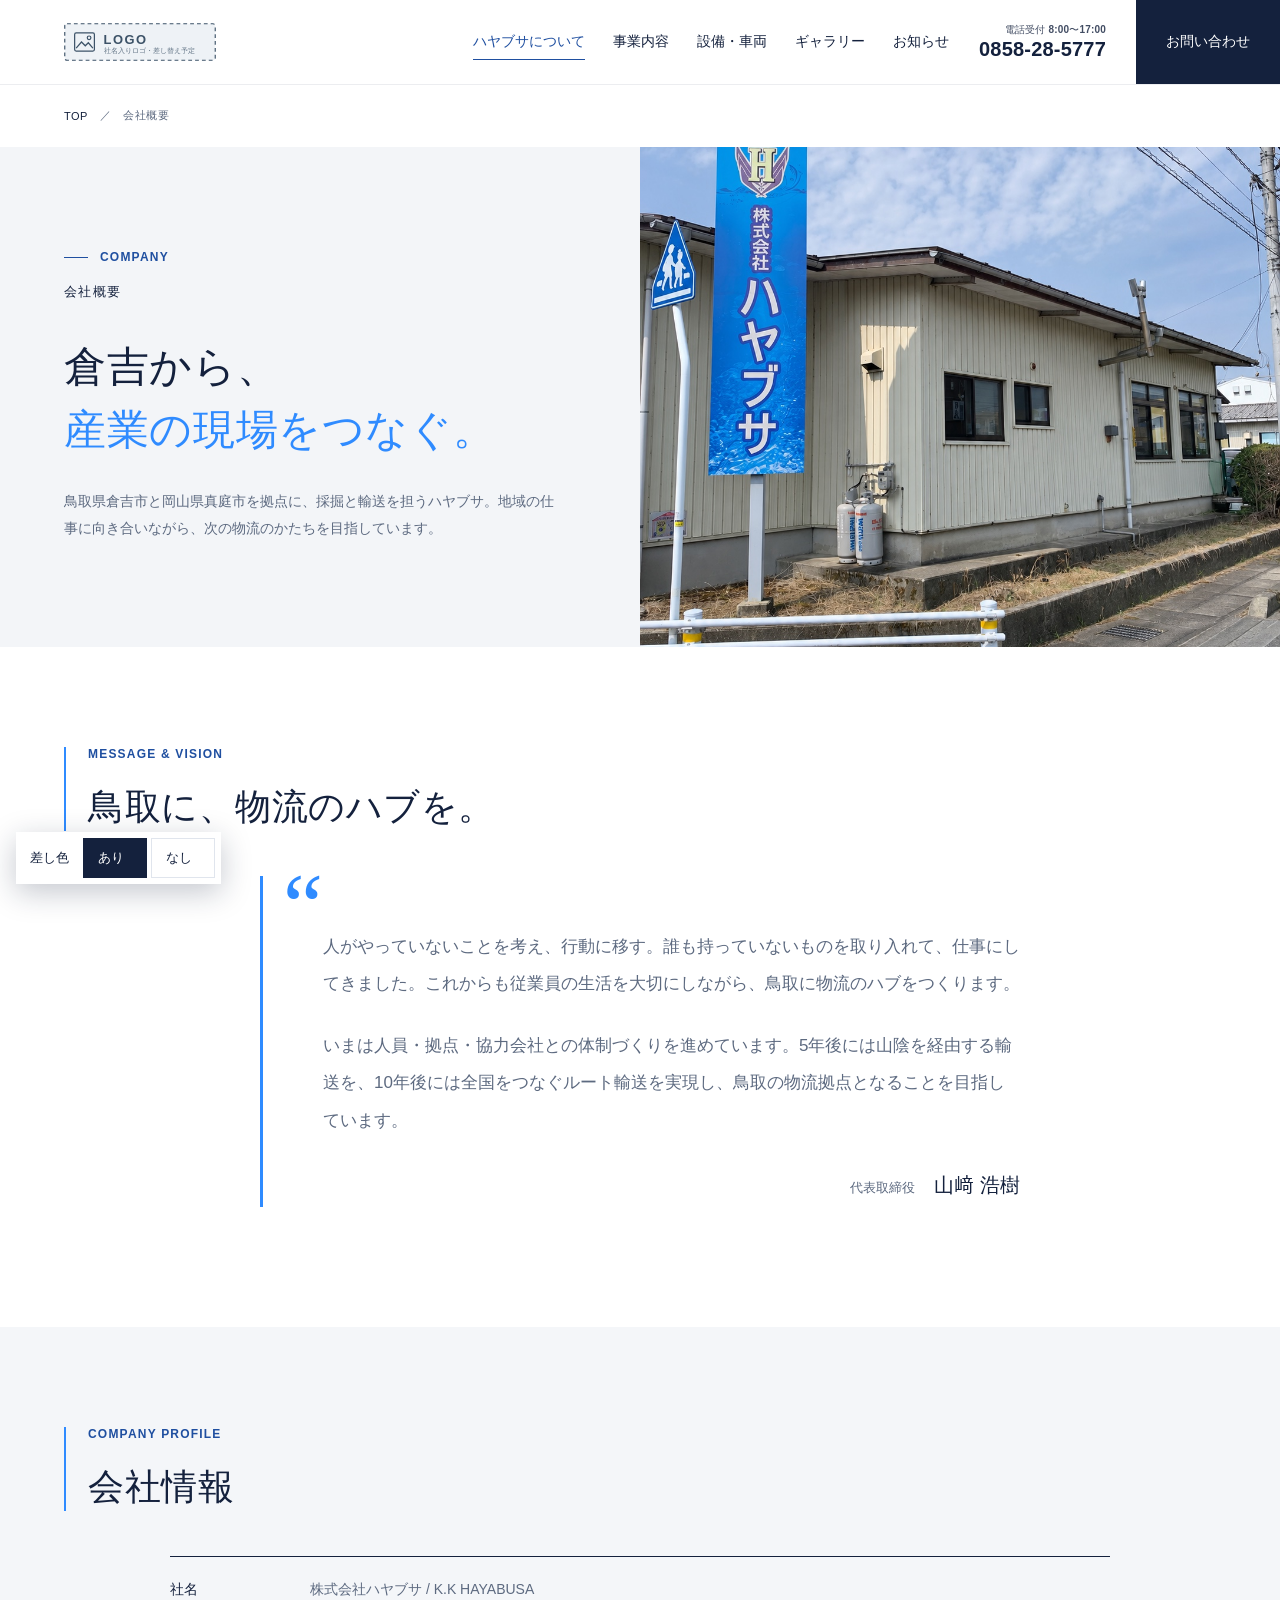
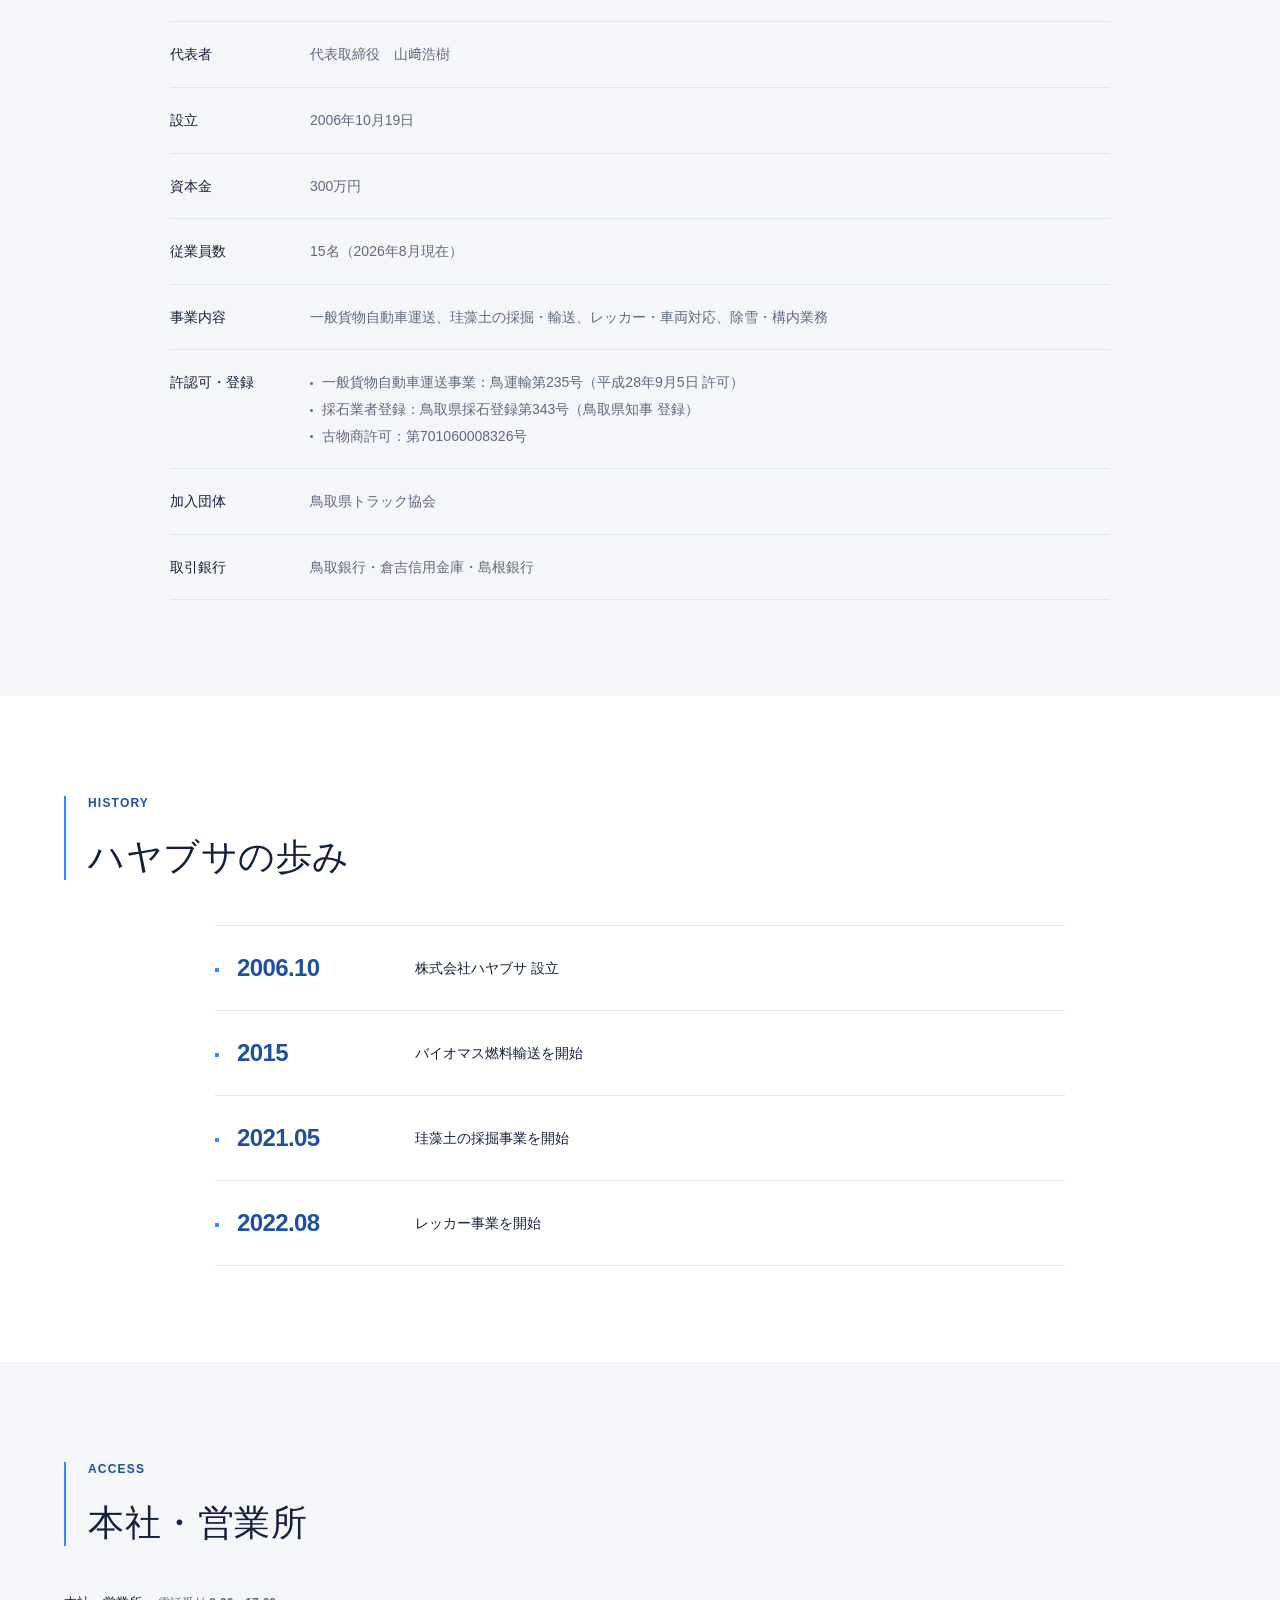
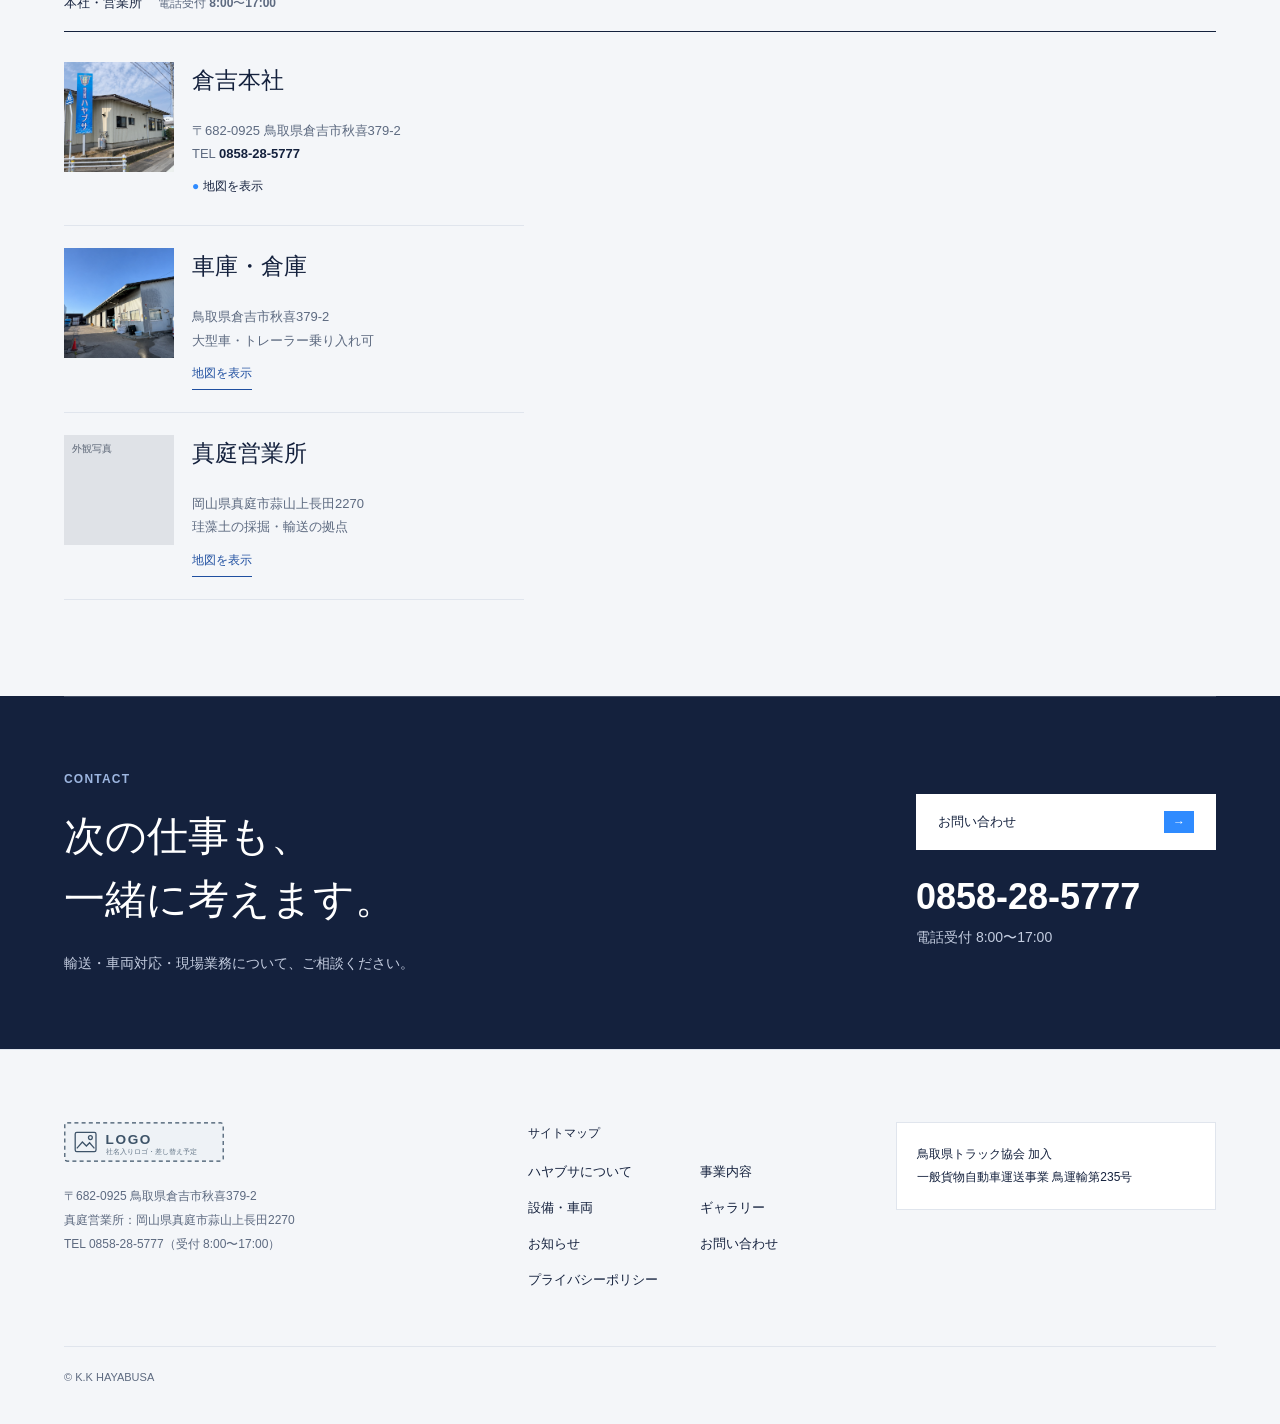
==== commit d1cad655: "Refine typography and add accessible site-wide motion" ====
--- a/company/index.html
+++ b/company/index.html
@@ -1,8 +1,8 @@
-<!doctype html><html lang="ja"><head><meta charset="utf-8"><meta name="viewport" content="width=device-width,initial-scale=1"><meta name="robots" content="noindex,nofollow,noarchive"><meta name="color-scheme" content="light"><meta name="description" content="鳥取県倉吉市と岡山県真庭市を拠点に、採掘と輸送を担うハヤブサ。地域の仕事に向き合いながら、次の物流のかたちを目指しています。"><title>会社概要｜株式会社ハヤブサ</title><link rel="stylesheet" href="../styles.css?v=32"><link rel="stylesheet" href="../pages.css?v=2"><link rel="stylesheet" href="../share.css?v=1"><script src="../client.js?v=4" defer></script><script src="../pages.js?v=1" defer></script><script src="../share.js?v=1" defer></script></head><body class="hb-subpage"><a class="skip-link" href="#page-content">本文へ進む</a><header class="hb-top"><a class="hb-brand" href="../" aria-label="株式会社ハヤブサ トップページ"><img class="hb-logo hb-logo-light" src="../logo-placeholder-light.svg" width="160" height="40" alt="株式会社ハヤブサ"><img class="hb-logo hb-logo-dark" src="../logo-placeholder.svg" width="160" height="40" alt="株式会社ハヤブサ"></a><nav id="hb-nav" class="hb-nav" aria-label="メインナビゲーション"><a href="../company/" aria-current="page">ハヤブサについて</a><a href="../service/">事業内容</a><a href="../equipment/">設備・車両</a><a href="../gallery/">ギャラリー</a><a href="../news/">お知らせ</a></nav><a class="hb-headtel" href="tel:0858285777"><small>電話受付 8:00〜17:00</small>0858-28-5777</a><a class="hb-headcta" href="../contact/">お問い合わせ</a><button class="hb-menu" type="button" aria-expanded="false" aria-controls="hb-nav"><span></span><span></span><b>メニュー</b></button></header><main id="page-content"><nav class="sp-breadcrumb" aria-label="パンくず"><a href="../">TOP</a><span aria-hidden="true">／</span><span aria-current="page">会社概要</span></nav><div class="sp-hero"><div class="sp-hero-copy"><p class="sp-kicker">COMPANY</p><h1>会社概要</h1><h2>倉吉から、<br><em>産業の現場をつなぐ。</em></h2><p>鳥取県倉吉市と岡山県真庭市を拠点に、採掘と輸送を担うハヤブサ。地域の仕事に向き合いながら、次の物流のかたちを目指しています。</p></div><figure class="sp-photo "><img src="../images/enhanced/IMG_9839.jpg" alt="会社概要" decoding="async" fetchpriority="high"></figure></div><section class="sp-wrap"><div class="sp-section-head"><p class="sp-kicker">MESSAGE & VISION</p><h2>鳥取に、物流のハブを。</h2></div><div class="sp-message"><span class="sp-quote" aria-hidden="true">“</span><p>人がやっていないことを考え、行動に移す。誰も持っていないものを取り入れて、仕事にしてきました。これからも従業員の生活を大切にしながら、鳥取に物流のハブをつくります。</p><p>いまは人員・拠点・協力会社との体制づくりを進めています。5年後には山陰を経由する輸送を、10年後には全国をつなぐルート輸送を実現し、鳥取の物流拠点となることを目指しています。</p><p class="sp-sign">代表取締役 <strong>山﨑 浩樹</strong></p></div></section><section class="sp-wrap sp-soft"><div class="sp-section-head"><p class="sp-kicker">COMPANY PROFILE</p><h2>会社情報</h2></div><table class="hb-companytable"><tbody>
+<!DOCTYPE html>
+<html lang="ja"><head><meta charset="utf-8"/><meta content="width=device-width,initial-scale=1" name="viewport"/><meta content="noindex,nofollow,noarchive" name="robots"/><meta content="light" name="color-scheme"/><meta content="鳥取県倉吉市と岡山県真庭市を拠点に、採掘と輸送を担うハヤブサ。地域の仕事に向き合いながら、次の物流のかたちを目指しています。" name="description"/><title>会社概要｜株式会社ハヤブサ</title><link href="../styles.css?v=32" rel="stylesheet"/><link href="../pages.css?v=2" rel="stylesheet"/><link href="../refined.css?v=1" rel="stylesheet"/><link href="../share.css?v=1" rel="stylesheet"/><script defer="" src="../client.js?v=4"></script><script defer="" src="../pages.js?v=1"></script><script defer="" src="../share.js?v=1"></script><script defer="" src="../refined.js?v=1"></script></head><body class="hb-subpage"><a class="skip-link" href="#page-content">本文へ進む</a><header class="hb-top"><a aria-label="株式会社ハヤブサ トップページ" class="hb-brand" href="../"><img alt="株式会社ハヤブサ" class="hb-logo hb-logo-light" height="40" src="../logo-placeholder-light.svg" width="160"/><img alt="株式会社ハヤブサ" class="hb-logo hb-logo-dark" height="40" src="../logo-placeholder.svg" width="160"/></a><nav aria-label="メインナビゲーション" class="hb-nav" id="hb-nav"><a aria-current="page" href="../company/">ハヤブサについて</a><a href="../service/">事業内容</a><a href="../equipment/">設備・車両</a><a href="../gallery/">ギャラリー</a><a href="../news/">お知らせ</a></nav><a class="hb-headtel" href="tel:0858285777"><small>電話受付 8:00〜17:00</small>0858-28-5777</a><a class="hb-headcta" href="../contact/">お問い合わせ</a><button aria-controls="hb-nav" aria-expanded="false" class="hb-menu" type="button"><span></span><span></span><b>メニュー</b></button></header><main id="page-content"><nav aria-label="パンくず" class="sp-breadcrumb"><a href="../">TOP</a><span aria-hidden="true">／</span><span aria-current="page">会社概要</span></nav><div class="sp-hero"><div class="sp-hero-copy"><p class="sp-kicker">COMPANY</p><h1>会社概要</h1><h2>倉吉から、<br/><em>産業の現場をつなぐ。</em></h2><p>鳥取県倉吉市と岡山県真庭市を拠点に、採掘と輸送を担うハヤブサ。地域の仕事に向き合いながら、次の物流のかたちを目指しています。</p></div><figure class="sp-photo"><img alt="会社概要" decoding="async" fetchpriority="high" src="../images/enhanced/IMG_9839.jpg"/></figure></div><section class="sp-wrap"><div class="sp-section-head"><p class="sp-kicker">MESSAGE &amp; VISION</p><h2>鳥取に、物流のハブを。</h2></div><div class="sp-message"><span aria-hidden="true" class="sp-quote">“</span><p>人がやっていないことを考え、行動に移す。誰も持っていないものを取り入れて、仕事にしてきました。これからも従業員の生活を大切にしながら、鳥取に物流のハブをつくります。</p><p>いまは人員・拠点・協力会社との体制づくりを進めています。5年後には山陰を経由する輸送を、10年後には全国をつなぐルート輸送を実現し、鳥取の物流拠点となることを目指しています。</p><p class="sp-sign">代表取締役 <strong>山﨑 浩樹</strong></p></div></section><section class="sp-wrap sp-soft"><div class="sp-section-head"><p class="sp-kicker">COMPANY PROFILE</p><h2>会社情報</h2></div><table class="hb-companytable"><tbody>
 <tr><th scope="row">社名</th><td>株式会社ハヤブサ / K.K HAYABUSA</td></tr>
 <tr><th scope="row">代表者</th><td>代表取締役　山﨑浩樹</td></tr>
 <tr><th scope="row">設立</th><td>2006年10月19日</td></tr>
-
 <tr><th scope="row">資本金</th><td>300万円</td></tr>
 <tr><th scope="row">従業員数</th><td>15名（2026年8月現在）</td></tr>
 <tr><th scope="row">事業内容</th><td>一般貨物自動車運送、珪藻土の採掘・輸送、レッカー・車両対応、除雪・構内業務</td></tr>
@@ -13,4 +13,4 @@
 <li><span class="hb-placeholder hb-photo"><img alt="ハヤブサの本社外観" decoding="async" height="1448" loading="lazy" src="../images/enhanced/IMG_9839.jpg" width="1086"/></span><div><h3>倉吉本社</h3><p>〒682-0925 鳥取県倉吉市秋喜379-2</p><p>TEL <a href="tel:0858285777">0858-28-5777</a></p><button aria-pressed="true" class="hb-maplink" data-map="https://maps.google.com/maps?q=35.4294110,133.7963575&amp;z=16&amp;output=embed" data-map-name="倉吉本社" type="button">地図を表示</button></div></li>
 <li><span class="hb-placeholder hb-photo"><img alt="ハヤブサの車庫・倉庫の外観" decoding="async" height="1448" loading="lazy" src="../images/enhanced/IMG_0410.jpg" width="1086"/></span><div><h3>車庫・倉庫</h3><p>鳥取県倉吉市秋喜379-2</p><p>大型車・トレーラー乗り入れ可</p><button aria-pressed="false" class="hb-maplink" data-map="https://maps.google.com/maps?q=%E9%B3%A5%E5%8F%96%E7%9C%8C%E5%80%89%E5%90%89%E5%B8%82%E7%A7%8B%E5%96%9C379-2&amp;z=15&amp;output=embed" data-map-name="車庫・倉庫" type="button">地図を表示</button></div></li>
 <li><span class="hb-placeholder"><span class="hb-photo-tag">外観写真</span></span><div><h3>真庭営業所</h3><p>岡山県真庭市蒜山上長田2270</p><p>珪藻土の採掘・輸送の拠点</p><button aria-pressed="false" class="hb-maplink" data-map="https://maps.google.com/maps?q=%E5%B2%A1%E5%B1%B1%E7%9C%8C%E7%9C%9F%E5%BA%AD%E5%B8%82%E8%92%9C%E5%B1%B1%E4%B8%8A%E9%95%B7%E7%94%B02270&amp;z=15&amp;output=embed" data-map-name="真庭営業所" type="button">地図を表示</button></div></li>
-</ul><div class="hb-map"><iframe allowfullscreen="" referrerpolicy="no-referrer-when-downgrade" src="https://maps.google.com/maps?q=35.4294110,133.7963575&amp;z=16&amp;output=embed" title="地図：倉吉本社"></iframe></div></div></div></section><section class="sp-cta"><div><p class="sp-kicker">CONTACT</p><h2>次の仕事も、<br>一緒に考えます。</h2><p>輸送・車両対応・現場業務について、ご相談ください。</p></div><div><a class="hb-btn hb-btn-light" href="../contact/">お問い合わせ<i class="hb-chip" aria-hidden="true">→</i></a><a class="sp-cta-tel" href="tel:0858285777">0858-28-5777</a><p>電話受付 8:00〜17:00</p></div></section></main><footer class="hb-footer"><div class="hb-footer-inner"><div><a href="../"><img class="hb-logo" src="../logo-placeholder.svg" width="160" height="40" alt="株式会社ハヤブサ"></a><p>〒682-0925 鳥取県倉吉市秋喜379-2<br>真庭営業所：岡山県真庭市蒜山上長田2270<br>TEL 0858-28-5777（受付 8:00〜17:00）</p></div><nav class="hb-footnav" aria-label="フッターナビゲーション"><p class="hb-footnav-title">サイトマップ</p><a href="../company/">ハヤブサについて</a><a href="../service/">事業内容</a><a href="../equipment/">設備・車両</a><a href="../gallery/">ギャラリー</a><a href="../news/">お知らせ</a><a href="../contact/">お問い合わせ</a><a href="../privacy/">プライバシーポリシー</a></nav><div class="hb-footer-badge"><p>鳥取県トラック協会 加入</p><p>一般貨物自動車運送事業 鳥運輸第235号</p></div></div><p class="hb-copyright">© K.K HAYABUSA</p></footer><div class="hb-spbar"><a href="tel:0858285777"><span aria-hidden="true">☎</span><b>0858-28-5777<small>電話受付 8:00〜17:00</small></b></a><a class="hb-spcontact" href="../contact/"><span aria-hidden="true">✉</span><b>お問い合わせ<small>ご相談はこちら</small></b></a></div><div class="share-toggle" role="group" aria-label="差し色の切り替え"><span class="share-label">差し色</span><button type="button" data-accent="on" aria-pressed="true">あり</button><button type="button" data-accent="off" aria-pressed="false">なし</button></div></body></html>
+</ul><div class="hb-map"><iframe allowfullscreen="" referrerpolicy="no-referrer-when-downgrade" src="https://maps.google.com/maps?q=35.4294110,133.7963575&amp;z=16&amp;output=embed" title="地図：倉吉本社"></iframe></div></div></div></section><section class="sp-cta"><div><p class="sp-kicker">CONTACT</p><h2>次の仕事も、<br/>一緒に考えます。</h2><p>輸送・車両対応・現場業務について、ご相談ください。</p></div><div><a class="hb-btn hb-btn-light" href="../contact/">お問い合わせ<i aria-hidden="true" class="hb-chip">→</i></a><a class="sp-cta-tel" href="tel:0858285777">0858-28-5777</a><p>電話受付 8:00〜17:00</p></div></section></main><footer class="hb-footer"><div class="hb-footer-inner"><div><a href="../"><img alt="株式会社ハヤブサ" class="hb-logo" height="40" src="../logo-placeholder.svg" width="160"/></a><p>〒682-0925 鳥取県倉吉市秋喜379-2<br/>真庭営業所：岡山県真庭市蒜山上長田2270<br/>TEL 0858-28-5777（受付 8:00〜17:00）</p></div><nav aria-label="フッターナビゲーション" class="hb-footnav"><p class="hb-footnav-title">サイトマップ</p><a href="../company/">ハヤブサについて</a><a href="../service/">事業内容</a><a href="../equipment/">設備・車両</a><a href="../gallery/">ギャラリー</a><a href="../news/">お知らせ</a><a href="../contact/">お問い合わせ</a><a href="../privacy/">プライバシーポリシー</a></nav><div class="hb-footer-badge"><p>鳥取県トラック協会 加入</p><p>一般貨物自動車運送事業 鳥運輸第235号</p></div></div><p class="hb-copyright">© K.K HAYABUSA</p></footer><div class="hb-spbar"><a href="tel:0858285777"><span aria-hidden="true">☎</span><b>0858-28-5777<small>電話受付 8:00〜17:00</small></b></a><a class="hb-spcontact" href="../contact/"><span aria-hidden="true">✉</span><b>お問い合わせ<small>ご相談はこちら</small></b></a></div><div aria-label="差し色の切り替え" class="share-toggle" role="group"><span class="share-label">差し色</span><button aria-pressed="true" data-accent="on" type="button">あり</button><button aria-pressed="false" data-accent="off" type="button">なし</button></div></body></html>
--- a/refined.css
+++ b/refined.css
@@ -0,0 +1,102 @@
+/* H proposal: restrained editorial detailing and progressive motion. */
+:root{--motion-ease:cubic-bezier(.22,.68,.3,1);--line:#e0e5ed;--soft:#f4f6f9}
+html{scroll-padding-top:0}
+section[id]{scroll-margin-top:calc(var(--header) + 20px)}
+.hb-title-en{background:none;color:#b3bfce;font-weight:500;letter-spacing:-.045em}
+.hb-title-light .hb-title-en{background:none;color:#c8d4e4}
+.hb-title-ja,.sp-kicker{letter-spacing:.1em}
+.hb-about-copy,.hb-vision-copy,.hb-lead,.sp-hero h2,.sp-section-head h2{letter-spacing:.015em;text-wrap:pretty}
+.hb-about-text>p,.hb-vision-text>p,.sp-service-text>p{line-height:2.1}
+.hb-section{padding-top:clamp(88px,9vw,144px);padding-bottom:clamp(88px,9vw,144px)}
+.hb-top.is-solid{background:rgb(255 255 255 / .96);box-shadow:0 1px 0 rgb(20 33 61 / .08)}
+@supports(backdrop-filter:blur(12px)){.hb-top.is-solid{backdrop-filter:blur(12px)}}
+.hb-nav a{position:relative;opacity:1;transition:color .22s}
+.hb-nav a::after{content:"";position:absolute;left:0;right:0;bottom:4px;height:1px;background:currentColor;transform:scaleX(0);transform-origin:right;transition:transform .3s var(--motion-ease)}
+.hb-nav a:hover::after,.hb-nav a:focus-visible::after,.hb-nav a[aria-current=page]::after{transform:scaleX(1);transform-origin:left}
+.hb-nav a:hover{opacity:1}
+.hb-btn{min-height:56px;padding:17px 22px;gap:32px;font-size:13px;transition:background .24s,color .24s,box-shadow .24s}
+.hb-btn .hb-chip{width:30px;height:22px;transition:transform .3s var(--motion-ease),background .24s,color .24s}
+.hb-btn:hover,.hb-btn:focus-visible{box-shadow:0 8px 24px rgb(20 33 61 / .1)}
+.hb-btn:hover .hb-chip,.hb-btn:focus-visible .hb-chip{transform:translateX(4px)}
+.hb-headcta{transition:background .24s}
+.hb-hero-copy h1{letter-spacing:.025em;line-height:1.4}
+.hb-hero-copy .hb-hero-eyebrow{display:flex;align-items:center;gap:14px;margin:0 0 28px;color:#fff;font-size:11px;font-weight:600;letter-spacing:.13em}
+.hb-hero-eyebrow::before{content:"";width:32px;height:1px;background:var(--accent)}
+.hb-scrollcue{position:absolute;left:calc(var(--side) + var(--gutter));bottom:20px;z-index:3;display:flex;align-items:center;gap:18px;min-height:32px;color:#fff;font:600 10px/1 "Avenir Next",Arial,sans-serif;letter-spacing:.18em;text-decoration:none}
+.hb-scrollcue i{display:block;position:relative;width:64px;height:1px;background:#ffffff55;overflow:hidden}
+.hb-scrollcue i::after{content:"";position:absolute;inset:0;background:#fff;transform:translateX(-105%)}
+@media(prefers-reduced-motion:no-preference){.hb-scrollcue i::after{animation:hb-scroll-line 2.6s var(--motion-ease) 3}}
+@keyframes hb-scroll-line{0%,10%{transform:translateX(-105%)}65%,100%{transform:translateX(105%)}}
+.hb-hero-card{padding:14px 18px 14px 14px;transition:background .25s,box-shadow .25s}
+.hb-hero-card:hover{box-shadow:0 12px 35px rgb(0 0 0 / .2)}
+.hb-about-photos .hb-ph-sub{outline:12px solid #fff;box-shadow:0 18px 44px rgb(20 33 61 / .08)}
+.hb-biz-list a{transition:background .3s}
+.hb-biz-body{transition:transform .35s var(--motion-ease)}
+.hb-thumb img{transition:transform .65s var(--motion-ease)}
+.hb-biz-list a:hover,.hb-biz-list a:focus-visible{background:#f5f7fa}
+.hb-biz-list a:hover .hb-biz-body{transform:translateX(4px)}
+.hb-equip-grid{gap:32px}
+.hb-equip{border:0;border-top:1px solid var(--line);padding:22px 0 28px;background:transparent;min-width:0}
+.hb-equip-label{font-size:12px;letter-spacing:.06em;margin-bottom:18px}
+.hb-equip .hb-count{margin-top:22px;padding-bottom:18px}
+.hb-count strong{font-family:"Avenir Next",Arial,sans-serif;font-size:66px;letter-spacing:-.05em;font-weight:600}
+.hb-equip li{line-height:2.15}.hb-equip li::before{width:4px;height:4px;top:1em}
+.hb-count span{font-size:13px}
+.hb-figure strong{font-weight:600;letter-spacing:-.04em}
+.hb-strengths-bg .hb-placeholder{filter:blur(calc(var(--p) * 6px))}
+.hb-companytable th,.hb-companytable td{padding-top:19px;padding-bottom:19px}
+.hb-fleet-table tbody tr{transition:background .2s}.hb-fleet-table tbody tr:hover{background:#edf2f8}
+.hb-fleet-details summary{padding-top:25px;padding-bottom:25px;transition:color .2s}
+.hb-fleet-details summary:hover{color:var(--blue)}
+.hb-footer{border-top:1px solid var(--line)}
+.hb-footnav a{transition:color .2s}.hb-footnav a:hover{color:var(--blue)}
+/* Subpages share the same cadence, finer rules, and photo treatment. */
+.hb-subpage .sp-breadcrumb{padding-top:24px;padding-bottom:24px;letter-spacing:.04em}
+.hb-subpage .sp-hero{background:#f3f5f8}
+.hb-subpage .sp-hero-copy{padding-top:72px;padding-bottom:78px}
+.hb-subpage .sp-hero h1{font-size:13px;letter-spacing:.1em;margin-top:14px;margin-bottom:34px}
+.hb-subpage .sp-hero h2{font-weight:700;line-height:1.5}
+.hb-subpage .sp-hero .sp-kicker{display:flex;gap:12px;align-items:center}
+.hb-subpage .sp-hero .sp-kicker::before{content:"";height:1px;width:24px;background:currentColor}
+.sp-hero-word{color:#e5eaf1;font-weight:600;letter-spacing:-.05em}
+.sp-wrap{padding-top:clamp(76px,7.5vw,112px);padding-bottom:clamp(76px,7.5vw,112px)}
+.sp-section-head{position:relative;padding-left:24px}
+.sp-section-head::before{content:"";position:absolute;left:0;top:4px;bottom:5px;width:2px;background:var(--accent)}
+.sp-section-head h2{font-weight:700;margin-top:14px}
+.sp-service{gap:8%}.sp-service-text>h2{letter-spacing:.04em}
+.sp-jump a{transition:color .25s}.sp-jump a>span{display:inline-block;align-self:flex-start;transition:transform .3s var(--motion-ease)}
+.sp-jump a:hover>span{transform:translate(4px,4px)}
+.sp-jump a:hover{color:#c4d6f0}
+.sp-history li{position:relative;padding-left:22px}
+.sp-history li::before{content:"";position:absolute;left:0;top:42px;width:4px;height:4px;background:var(--accent)}
+.sp-history time{font-family:"Avenir Next",Arial,sans-serif;letter-spacing:-.025em}
+.sp-gallery-item>span:last-child{padding-bottom:16px;border-bottom:1px solid var(--line)}
+.sp-gallery-item b{display:inline-block;font-weight:400;transition:transform .3s var(--motion-ease)}
+.sp-gallery-item:hover b{transform:rotate(90deg)}
+.sp-filters button{position:relative;transition:color .2s,background .2s,border-color .2s}
+.sp-filters button:not([aria-pressed=true]):hover{border-color:var(--navy)}
+.sp-phone{border-top:3px solid var(--accent)}
+.sp-form-notice{border-left-width:2px;background:#f4f6f9}
+.sp-field input,.sp-field select,.sp-field textarea{border-color:#d3dae4;background:#fafbfd;transition:border-color .2s,background .2s}
+.sp-field:focus-within label{color:var(--blue)}
+.sp-field :is(input,select,textarea):focus{background:#fff}
+.sp-cta{position:relative;overflow:hidden}
+.sp-cta::before{content:"";display:block;position:absolute;left:var(--wrap);right:var(--wrap);top:0;height:1px;background:#ffffff30}
+/* Reveal states exist only after the motion controller is available. */
+.motion-ready [data-reveal=pending]{opacity:0;transform:translate3d(0,20px,0)}
+.motion-ready [data-reveal=pending]:focus-within{opacity:1;transform:none}
+.site-progress{position:fixed;left:0;right:0;top:0;height:2px;z-index:100;background:var(--accent);transform:scaleX(0);transform-origin:left;pointer-events:none}
+.site-top{position:fixed;right:24px;bottom:24px;z-index:59;display:flex;flex-direction:column;align-items:center;justify-content:center;gap:5px;width:50px;height:58px;border:1px solid var(--line);background:#fff;color:var(--ink);box-shadow:0 4px 18px #14213d0a;transition:color .22s,background .22s}
+.site-top span{font-size:22px;line-height:1}.site-top small{font:600 9px/1 "Avenir Next",Arial,sans-serif;letter-spacing:.12em}
+.site-top:hover{background:var(--navy);color:#fff}.site-top[hidden]{display:none}
+@media(hover:hover) and (prefers-reduced-motion:no-preference){.hb-biz-list a:hover .hb-thumb img{transform:scale(1.04)}}
+@media(max-width:1000px){.hb-scrollcue{left:var(--gutter)}.hb-nav.open a::after{display:none}.site-top{bottom:80px;right:16px;width:44px;height:50px}}
+@media(max-width:800px){.hb-section{padding-top:76px;padding-bottom:76px}.hb-btn{min-height:52px;padding:15px 18px;gap:24px}.hb-scrollcue{display:none}.hb-hero-copy .hb-hero-eyebrow{margin-bottom:22px;font-size:10px;gap:10px}.hb-hero-eyebrow::before{width:24px}.hb-equip-grid{gap:28px}.hb-count strong{font-size:58px}.hb-about-photos .hb-ph-sub{outline-width:8px}.hb-subpage .sp-breadcrumb{padding-top:20px;padding-bottom:20px}.hb-subpage .sp-hero-copy{padding-top:44px;padding-bottom:48px}.hb-subpage .sp-hero h1{font-size:12px;margin-bottom:26px}.sp-wrap{padding-top:68px;padding-bottom:68px}.sp-section-head{padding-left:18px}.sp-section-head h2{font-size:25px}.sp-history li{padding-left:16px}.sp-history li::before{top:35px}.sp-hero-word{font-size:90px}.sp-service{gap:34px}.hb-companytable th,.hb-companytable td{padding-top:16px;padding-bottom:16px}}
+@media(max-width:380px){.hb-count span{font-size:12px}.hb-btn{gap:20px}.site-top{right:12px}}
+@view-transition{navigation:auto}
+::view-transition-old(root){animation:hb-route-out .12s ease both}
+::view-transition-new(root){animation:hb-route-in .18s ease both}
+@keyframes hb-route-out{to{opacity:0}}
+@keyframes hb-route-in{from{opacity:0}to{opacity:1}}
+@media(prefers-reduced-motion:reduce){html{scroll-behavior:auto}.motion-ready [data-reveal]{opacity:1!important;transform:none!important}.hb-scrollcue i::after{animation:none}.hb-biz-list a:hover .hb-biz-body,.hb-biz-list a:hover .hb-thumb img,.sp-gallery-item:hover img,.sp-gallery-item:hover b,.sp-jump a:hover>span,.hb-btn:hover .hb-chip{transform:none}.site-top,.hb-nav a,.hb-nav a::after{transition:none}::view-transition-group(*),::view-transition-old(*),::view-transition-new(*){animation:none!important}}
+@media print{.site-progress,.site-top,.hb-scrollcue{display:none!important}.motion-ready [data-reveal]{opacity:1!important;transform:none!important}}
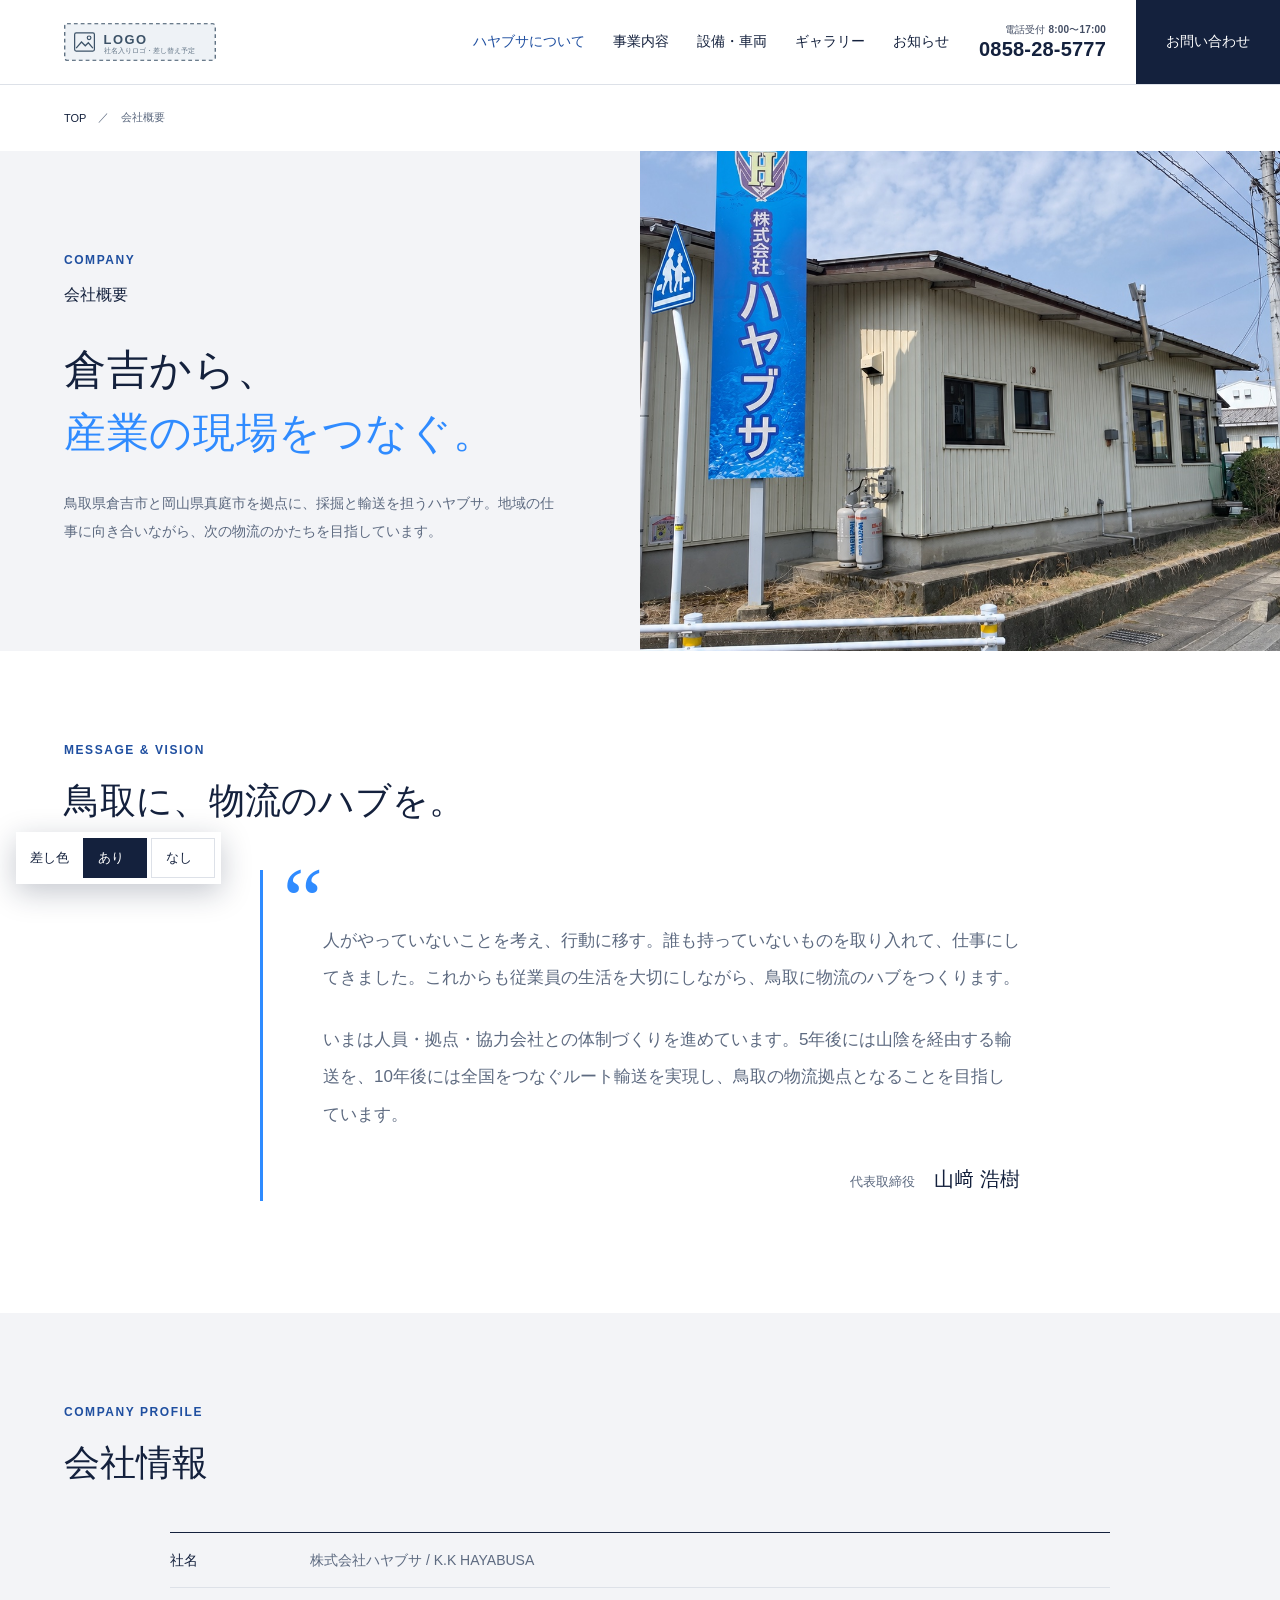
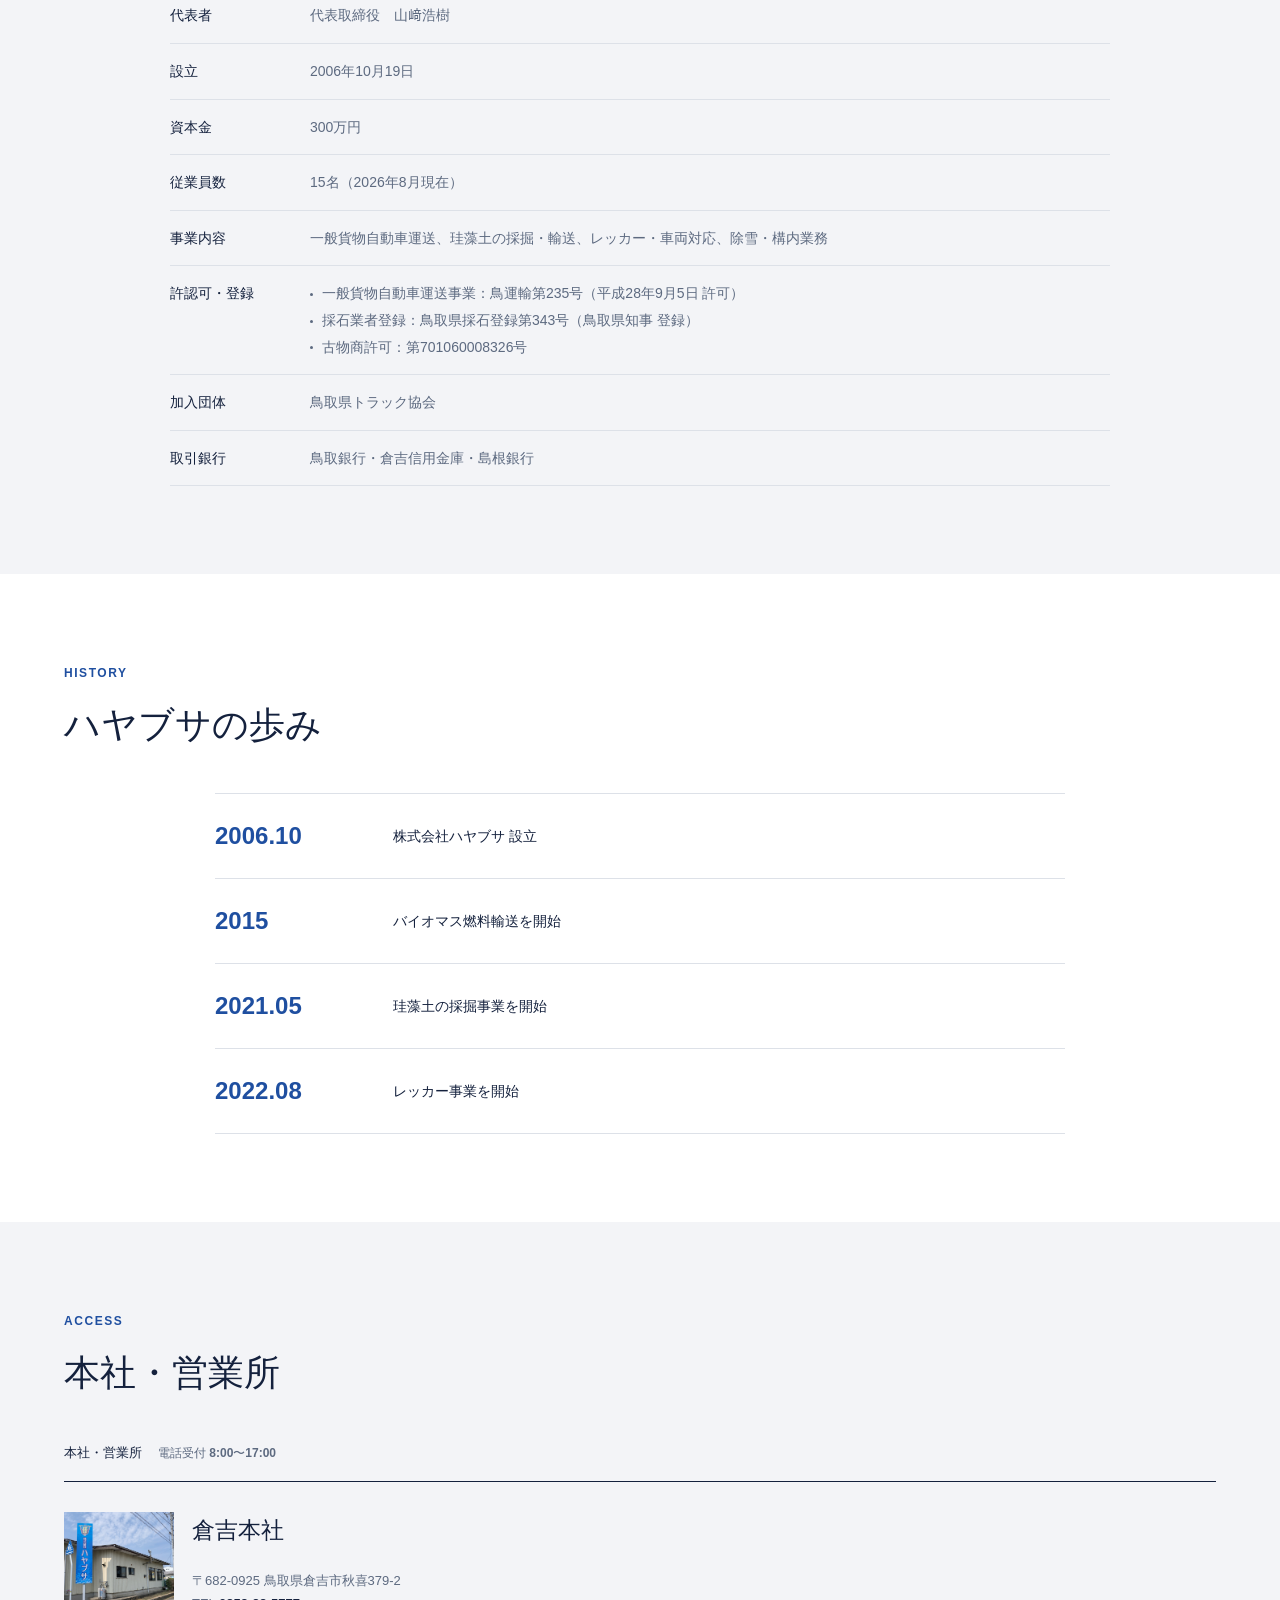
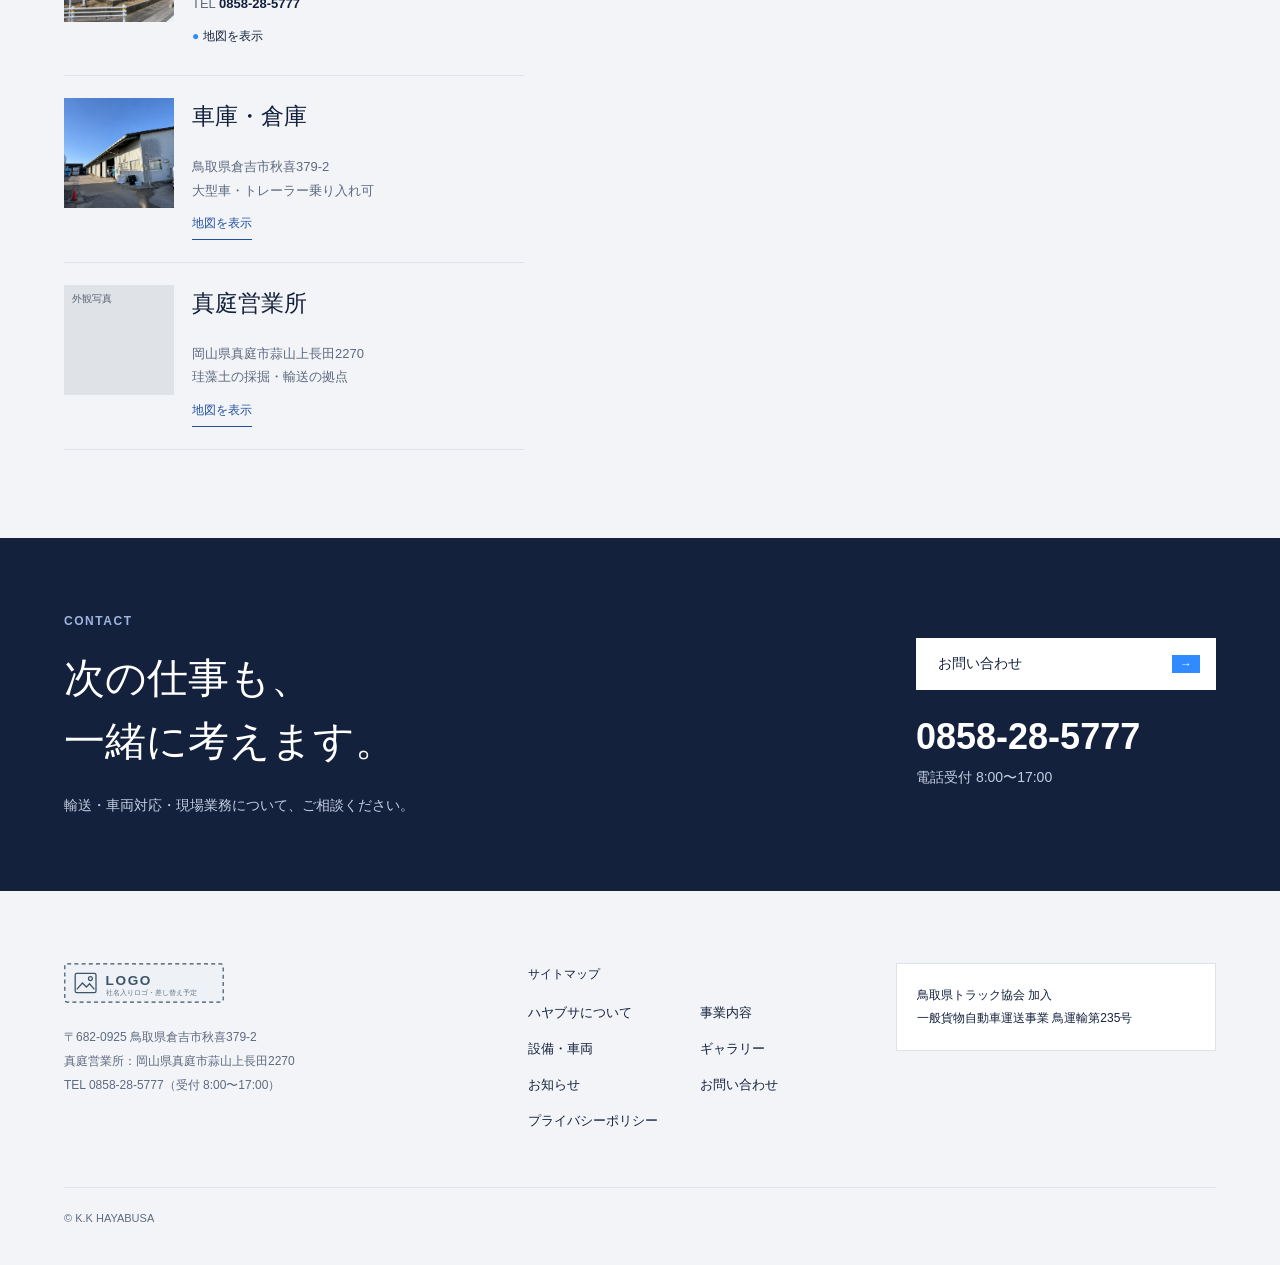
==== commit 2d1abcde: "Revert "Refine typography and add accessible site-wide motion" This reverts commit d1cad6552ca80c637" ====
--- a/company/index.html
+++ b/company/index.html
@@ -1,8 +1,8 @@
-<!DOCTYPE html>
-<html lang="ja"><head><meta charset="utf-8"/><meta content="width=device-width,initial-scale=1" name="viewport"/><meta content="noindex,nofollow,noarchive" name="robots"/><meta content="light" name="color-scheme"/><meta content="鳥取県倉吉市と岡山県真庭市を拠点に、採掘と輸送を担うハヤブサ。地域の仕事に向き合いながら、次の物流のかたちを目指しています。" name="description"/><title>会社概要｜株式会社ハヤブサ</title><link href="../styles.css?v=32" rel="stylesheet"/><link href="../pages.css?v=2" rel="stylesheet"/><link href="../refined.css?v=1" rel="stylesheet"/><link href="../share.css?v=1" rel="stylesheet"/><script defer="" src="../client.js?v=4"></script><script defer="" src="../pages.js?v=1"></script><script defer="" src="../share.js?v=1"></script><script defer="" src="../refined.js?v=1"></script></head><body class="hb-subpage"><a class="skip-link" href="#page-content">本文へ進む</a><header class="hb-top"><a aria-label="株式会社ハヤブサ トップページ" class="hb-brand" href="../"><img alt="株式会社ハヤブサ" class="hb-logo hb-logo-light" height="40" src="../logo-placeholder-light.svg" width="160"/><img alt="株式会社ハヤブサ" class="hb-logo hb-logo-dark" height="40" src="../logo-placeholder.svg" width="160"/></a><nav aria-label="メインナビゲーション" class="hb-nav" id="hb-nav"><a aria-current="page" href="../company/">ハヤブサについて</a><a href="../service/">事業内容</a><a href="../equipment/">設備・車両</a><a href="../gallery/">ギャラリー</a><a href="../news/">お知らせ</a></nav><a class="hb-headtel" href="tel:0858285777"><small>電話受付 8:00〜17:00</small>0858-28-5777</a><a class="hb-headcta" href="../contact/">お問い合わせ</a><button aria-controls="hb-nav" aria-expanded="false" class="hb-menu" type="button"><span></span><span></span><b>メニュー</b></button></header><main id="page-content"><nav aria-label="パンくず" class="sp-breadcrumb"><a href="../">TOP</a><span aria-hidden="true">／</span><span aria-current="page">会社概要</span></nav><div class="sp-hero"><div class="sp-hero-copy"><p class="sp-kicker">COMPANY</p><h1>会社概要</h1><h2>倉吉から、<br/><em>産業の現場をつなぐ。</em></h2><p>鳥取県倉吉市と岡山県真庭市を拠点に、採掘と輸送を担うハヤブサ。地域の仕事に向き合いながら、次の物流のかたちを目指しています。</p></div><figure class="sp-photo"><img alt="会社概要" decoding="async" fetchpriority="high" src="../images/enhanced/IMG_9839.jpg"/></figure></div><section class="sp-wrap"><div class="sp-section-head"><p class="sp-kicker">MESSAGE &amp; VISION</p><h2>鳥取に、物流のハブを。</h2></div><div class="sp-message"><span aria-hidden="true" class="sp-quote">“</span><p>人がやっていないことを考え、行動に移す。誰も持っていないものを取り入れて、仕事にしてきました。これからも従業員の生活を大切にしながら、鳥取に物流のハブをつくります。</p><p>いまは人員・拠点・協力会社との体制づくりを進めています。5年後には山陰を経由する輸送を、10年後には全国をつなぐルート輸送を実現し、鳥取の物流拠点となることを目指しています。</p><p class="sp-sign">代表取締役 <strong>山﨑 浩樹</strong></p></div></section><section class="sp-wrap sp-soft"><div class="sp-section-head"><p class="sp-kicker">COMPANY PROFILE</p><h2>会社情報</h2></div><table class="hb-companytable"><tbody>
+<!doctype html><html lang="ja"><head><meta charset="utf-8"><meta name="viewport" content="width=device-width,initial-scale=1"><meta name="robots" content="noindex,nofollow,noarchive"><meta name="color-scheme" content="light"><meta name="description" content="鳥取県倉吉市と岡山県真庭市を拠点に、採掘と輸送を担うハヤブサ。地域の仕事に向き合いながら、次の物流のかたちを目指しています。"><title>会社概要｜株式会社ハヤブサ</title><link rel="stylesheet" href="../styles.css?v=32"><link rel="stylesheet" href="../pages.css?v=2"><link rel="stylesheet" href="../share.css?v=1"><script src="../client.js?v=4" defer></script><script src="../pages.js?v=1" defer></script><script src="../share.js?v=1" defer></script></head><body class="hb-subpage"><a class="skip-link" href="#page-content">本文へ進む</a><header class="hb-top"><a class="hb-brand" href="../" aria-label="株式会社ハヤブサ トップページ"><img class="hb-logo hb-logo-light" src="../logo-placeholder-light.svg" width="160" height="40" alt="株式会社ハヤブサ"><img class="hb-logo hb-logo-dark" src="../logo-placeholder.svg" width="160" height="40" alt="株式会社ハヤブサ"></a><nav id="hb-nav" class="hb-nav" aria-label="メインナビゲーション"><a href="../company/" aria-current="page">ハヤブサについて</a><a href="../service/">事業内容</a><a href="../equipment/">設備・車両</a><a href="../gallery/">ギャラリー</a><a href="../news/">お知らせ</a></nav><a class="hb-headtel" href="tel:0858285777"><small>電話受付 8:00〜17:00</small>0858-28-5777</a><a class="hb-headcta" href="../contact/">お問い合わせ</a><button class="hb-menu" type="button" aria-expanded="false" aria-controls="hb-nav"><span></span><span></span><b>メニュー</b></button></header><main id="page-content"><nav class="sp-breadcrumb" aria-label="パンくず"><a href="../">TOP</a><span aria-hidden="true">／</span><span aria-current="page">会社概要</span></nav><div class="sp-hero"><div class="sp-hero-copy"><p class="sp-kicker">COMPANY</p><h1>会社概要</h1><h2>倉吉から、<br><em>産業の現場をつなぐ。</em></h2><p>鳥取県倉吉市と岡山県真庭市を拠点に、採掘と輸送を担うハヤブサ。地域の仕事に向き合いながら、次の物流のかたちを目指しています。</p></div><figure class="sp-photo "><img src="../images/enhanced/IMG_9839.jpg" alt="会社概要" decoding="async" fetchpriority="high"></figure></div><section class="sp-wrap"><div class="sp-section-head"><p class="sp-kicker">MESSAGE & VISION</p><h2>鳥取に、物流のハブを。</h2></div><div class="sp-message"><span class="sp-quote" aria-hidden="true">“</span><p>人がやっていないことを考え、行動に移す。誰も持っていないものを取り入れて、仕事にしてきました。これからも従業員の生活を大切にしながら、鳥取に物流のハブをつくります。</p><p>いまは人員・拠点・協力会社との体制づくりを進めています。5年後には山陰を経由する輸送を、10年後には全国をつなぐルート輸送を実現し、鳥取の物流拠点となることを目指しています。</p><p class="sp-sign">代表取締役 <strong>山﨑 浩樹</strong></p></div></section><section class="sp-wrap sp-soft"><div class="sp-section-head"><p class="sp-kicker">COMPANY PROFILE</p><h2>会社情報</h2></div><table class="hb-companytable"><tbody>
 <tr><th scope="row">社名</th><td>株式会社ハヤブサ / K.K HAYABUSA</td></tr>
 <tr><th scope="row">代表者</th><td>代表取締役　山﨑浩樹</td></tr>
 <tr><th scope="row">設立</th><td>2006年10月19日</td></tr>
+
 <tr><th scope="row">資本金</th><td>300万円</td></tr>
 <tr><th scope="row">従業員数</th><td>15名（2026年8月現在）</td></tr>
 <tr><th scope="row">事業内容</th><td>一般貨物自動車運送、珪藻土の採掘・輸送、レッカー・車両対応、除雪・構内業務</td></tr>
@@ -13,4 +13,4 @@
 <li><span class="hb-placeholder hb-photo"><img alt="ハヤブサの本社外観" decoding="async" height="1448" loading="lazy" src="../images/enhanced/IMG_9839.jpg" width="1086"/></span><div><h3>倉吉本社</h3><p>〒682-0925 鳥取県倉吉市秋喜379-2</p><p>TEL <a href="tel:0858285777">0858-28-5777</a></p><button aria-pressed="true" class="hb-maplink" data-map="https://maps.google.com/maps?q=35.4294110,133.7963575&amp;z=16&amp;output=embed" data-map-name="倉吉本社" type="button">地図を表示</button></div></li>
 <li><span class="hb-placeholder hb-photo"><img alt="ハヤブサの車庫・倉庫の外観" decoding="async" height="1448" loading="lazy" src="../images/enhanced/IMG_0410.jpg" width="1086"/></span><div><h3>車庫・倉庫</h3><p>鳥取県倉吉市秋喜379-2</p><p>大型車・トレーラー乗り入れ可</p><button aria-pressed="false" class="hb-maplink" data-map="https://maps.google.com/maps?q=%E9%B3%A5%E5%8F%96%E7%9C%8C%E5%80%89%E5%90%89%E5%B8%82%E7%A7%8B%E5%96%9C379-2&amp;z=15&amp;output=embed" data-map-name="車庫・倉庫" type="button">地図を表示</button></div></li>
 <li><span class="hb-placeholder"><span class="hb-photo-tag">外観写真</span></span><div><h3>真庭営業所</h3><p>岡山県真庭市蒜山上長田2270</p><p>珪藻土の採掘・輸送の拠点</p><button aria-pressed="false" class="hb-maplink" data-map="https://maps.google.com/maps?q=%E5%B2%A1%E5%B1%B1%E7%9C%8C%E7%9C%9F%E5%BA%AD%E5%B8%82%E8%92%9C%E5%B1%B1%E4%B8%8A%E9%95%B7%E7%94%B02270&amp;z=15&amp;output=embed" data-map-name="真庭営業所" type="button">地図を表示</button></div></li>
-</ul><div class="hb-map"><iframe allowfullscreen="" referrerpolicy="no-referrer-when-downgrade" src="https://maps.google.com/maps?q=35.4294110,133.7963575&amp;z=16&amp;output=embed" title="地図：倉吉本社"></iframe></div></div></div></section><section class="sp-cta"><div><p class="sp-kicker">CONTACT</p><h2>次の仕事も、<br/>一緒に考えます。</h2><p>輸送・車両対応・現場業務について、ご相談ください。</p></div><div><a class="hb-btn hb-btn-light" href="../contact/">お問い合わせ<i aria-hidden="true" class="hb-chip">→</i></a><a class="sp-cta-tel" href="tel:0858285777">0858-28-5777</a><p>電話受付 8:00〜17:00</p></div></section></main><footer class="hb-footer"><div class="hb-footer-inner"><div><a href="../"><img alt="株式会社ハヤブサ" class="hb-logo" height="40" src="../logo-placeholder.svg" width="160"/></a><p>〒682-0925 鳥取県倉吉市秋喜379-2<br/>真庭営業所：岡山県真庭市蒜山上長田2270<br/>TEL 0858-28-5777（受付 8:00〜17:00）</p></div><nav aria-label="フッターナビゲーション" class="hb-footnav"><p class="hb-footnav-title">サイトマップ</p><a href="../company/">ハヤブサについて</a><a href="../service/">事業内容</a><a href="../equipment/">設備・車両</a><a href="../gallery/">ギャラリー</a><a href="../news/">お知らせ</a><a href="../contact/">お問い合わせ</a><a href="../privacy/">プライバシーポリシー</a></nav><div class="hb-footer-badge"><p>鳥取県トラック協会 加入</p><p>一般貨物自動車運送事業 鳥運輸第235号</p></div></div><p class="hb-copyright">© K.K HAYABUSA</p></footer><div class="hb-spbar"><a href="tel:0858285777"><span aria-hidden="true">☎</span><b>0858-28-5777<small>電話受付 8:00〜17:00</small></b></a><a class="hb-spcontact" href="../contact/"><span aria-hidden="true">✉</span><b>お問い合わせ<small>ご相談はこちら</small></b></a></div><div aria-label="差し色の切り替え" class="share-toggle" role="group"><span class="share-label">差し色</span><button aria-pressed="true" data-accent="on" type="button">あり</button><button aria-pressed="false" data-accent="off" type="button">なし</button></div></body></html>
+</ul><div class="hb-map"><iframe allowfullscreen="" referrerpolicy="no-referrer-when-downgrade" src="https://maps.google.com/maps?q=35.4294110,133.7963575&amp;z=16&amp;output=embed" title="地図：倉吉本社"></iframe></div></div></div></section><section class="sp-cta"><div><p class="sp-kicker">CONTACT</p><h2>次の仕事も、<br>一緒に考えます。</h2><p>輸送・車両対応・現場業務について、ご相談ください。</p></div><div><a class="hb-btn hb-btn-light" href="../contact/">お問い合わせ<i class="hb-chip" aria-hidden="true">→</i></a><a class="sp-cta-tel" href="tel:0858285777">0858-28-5777</a><p>電話受付 8:00〜17:00</p></div></section></main><footer class="hb-footer"><div class="hb-footer-inner"><div><a href="../"><img class="hb-logo" src="../logo-placeholder.svg" width="160" height="40" alt="株式会社ハヤブサ"></a><p>〒682-0925 鳥取県倉吉市秋喜379-2<br>真庭営業所：岡山県真庭市蒜山上長田2270<br>TEL 0858-28-5777（受付 8:00〜17:00）</p></div><nav class="hb-footnav" aria-label="フッターナビゲーション"><p class="hb-footnav-title">サイトマップ</p><a href="../company/">ハヤブサについて</a><a href="../service/">事業内容</a><a href="../equipment/">設備・車両</a><a href="../gallery/">ギャラリー</a><a href="../news/">お知らせ</a><a href="../contact/">お問い合わせ</a><a href="../privacy/">プライバシーポリシー</a></nav><div class="hb-footer-badge"><p>鳥取県トラック協会 加入</p><p>一般貨物自動車運送事業 鳥運輸第235号</p></div></div><p class="hb-copyright">© K.K HAYABUSA</p></footer><div class="hb-spbar"><a href="tel:0858285777"><span aria-hidden="true">☎</span><b>0858-28-5777<small>電話受付 8:00〜17:00</small></b></a><a class="hb-spcontact" href="../contact/"><span aria-hidden="true">✉</span><b>お問い合わせ<small>ご相談はこちら</small></b></a></div><div class="share-toggle" role="group" aria-label="差し色の切り替え"><span class="share-label">差し色</span><button type="button" data-accent="on" aria-pressed="true">あり</button><button type="button" data-accent="off" aria-pressed="false">なし</button></div></body></html>
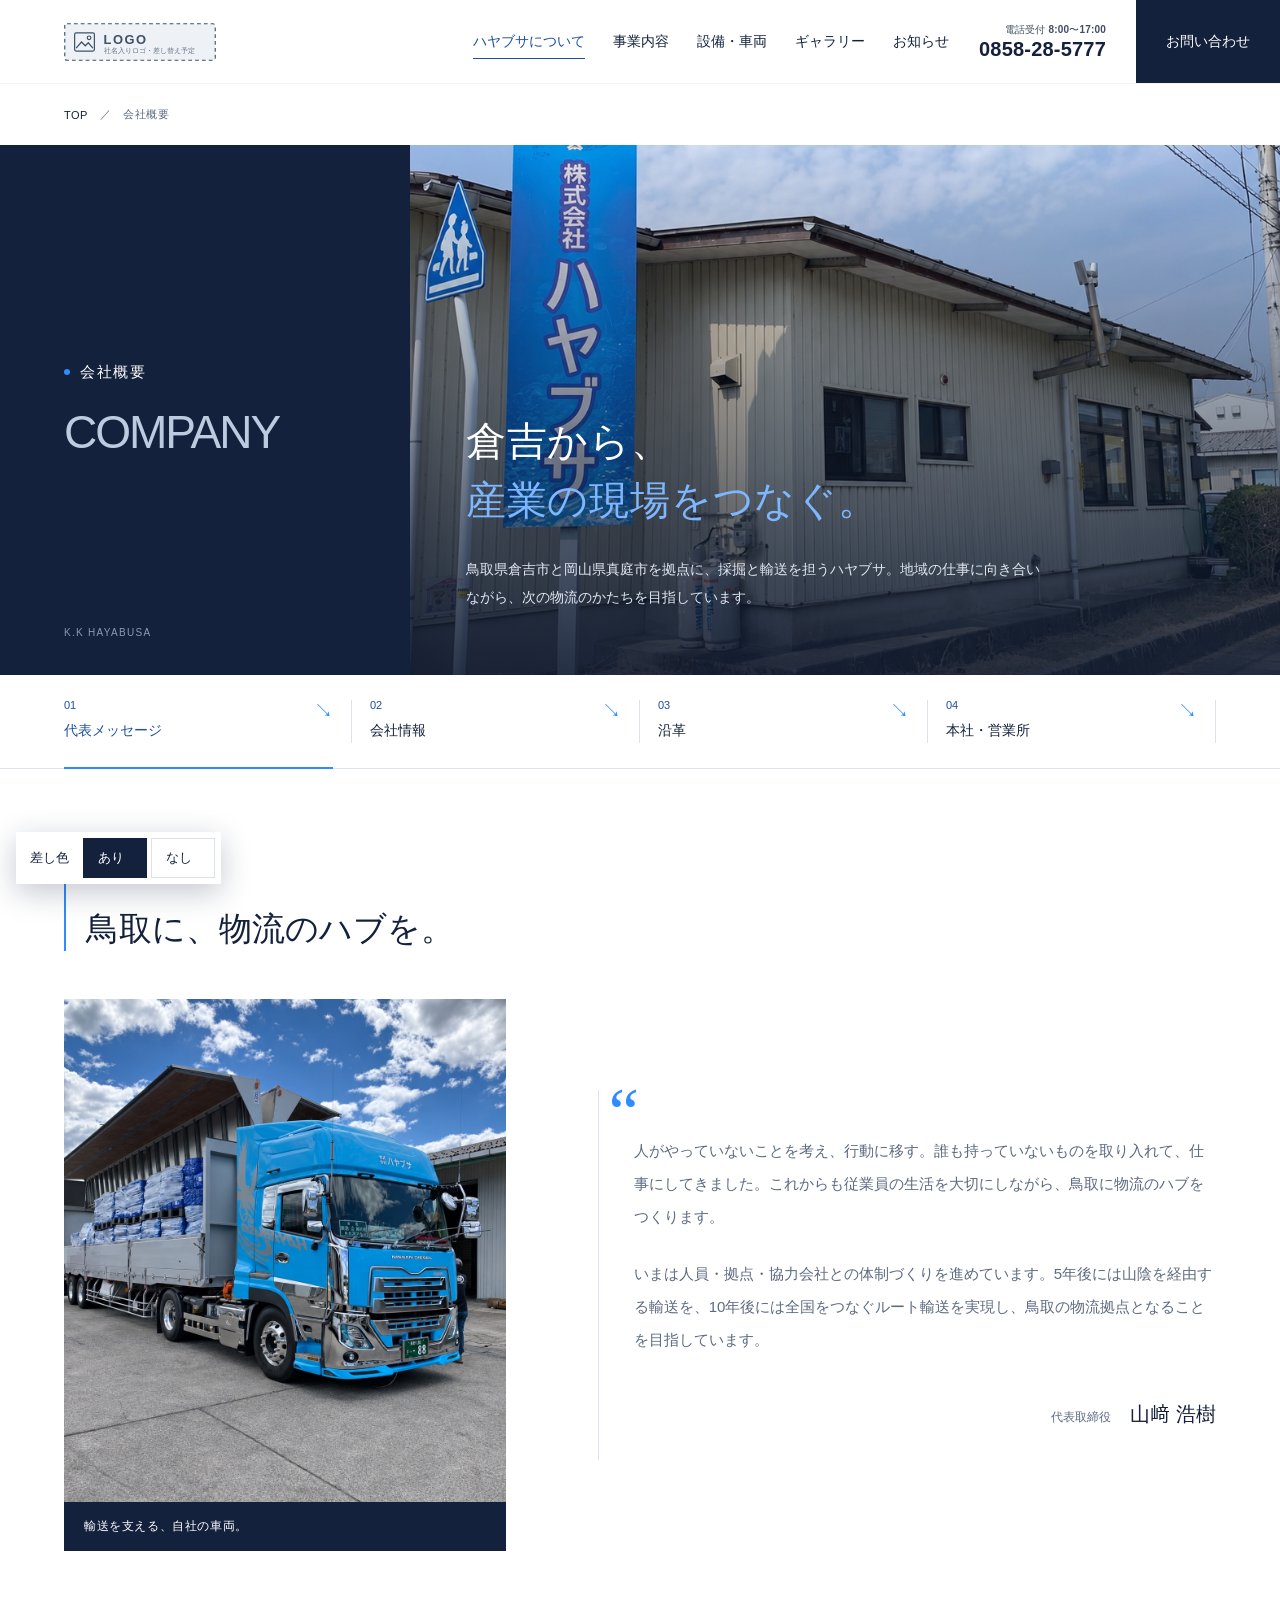
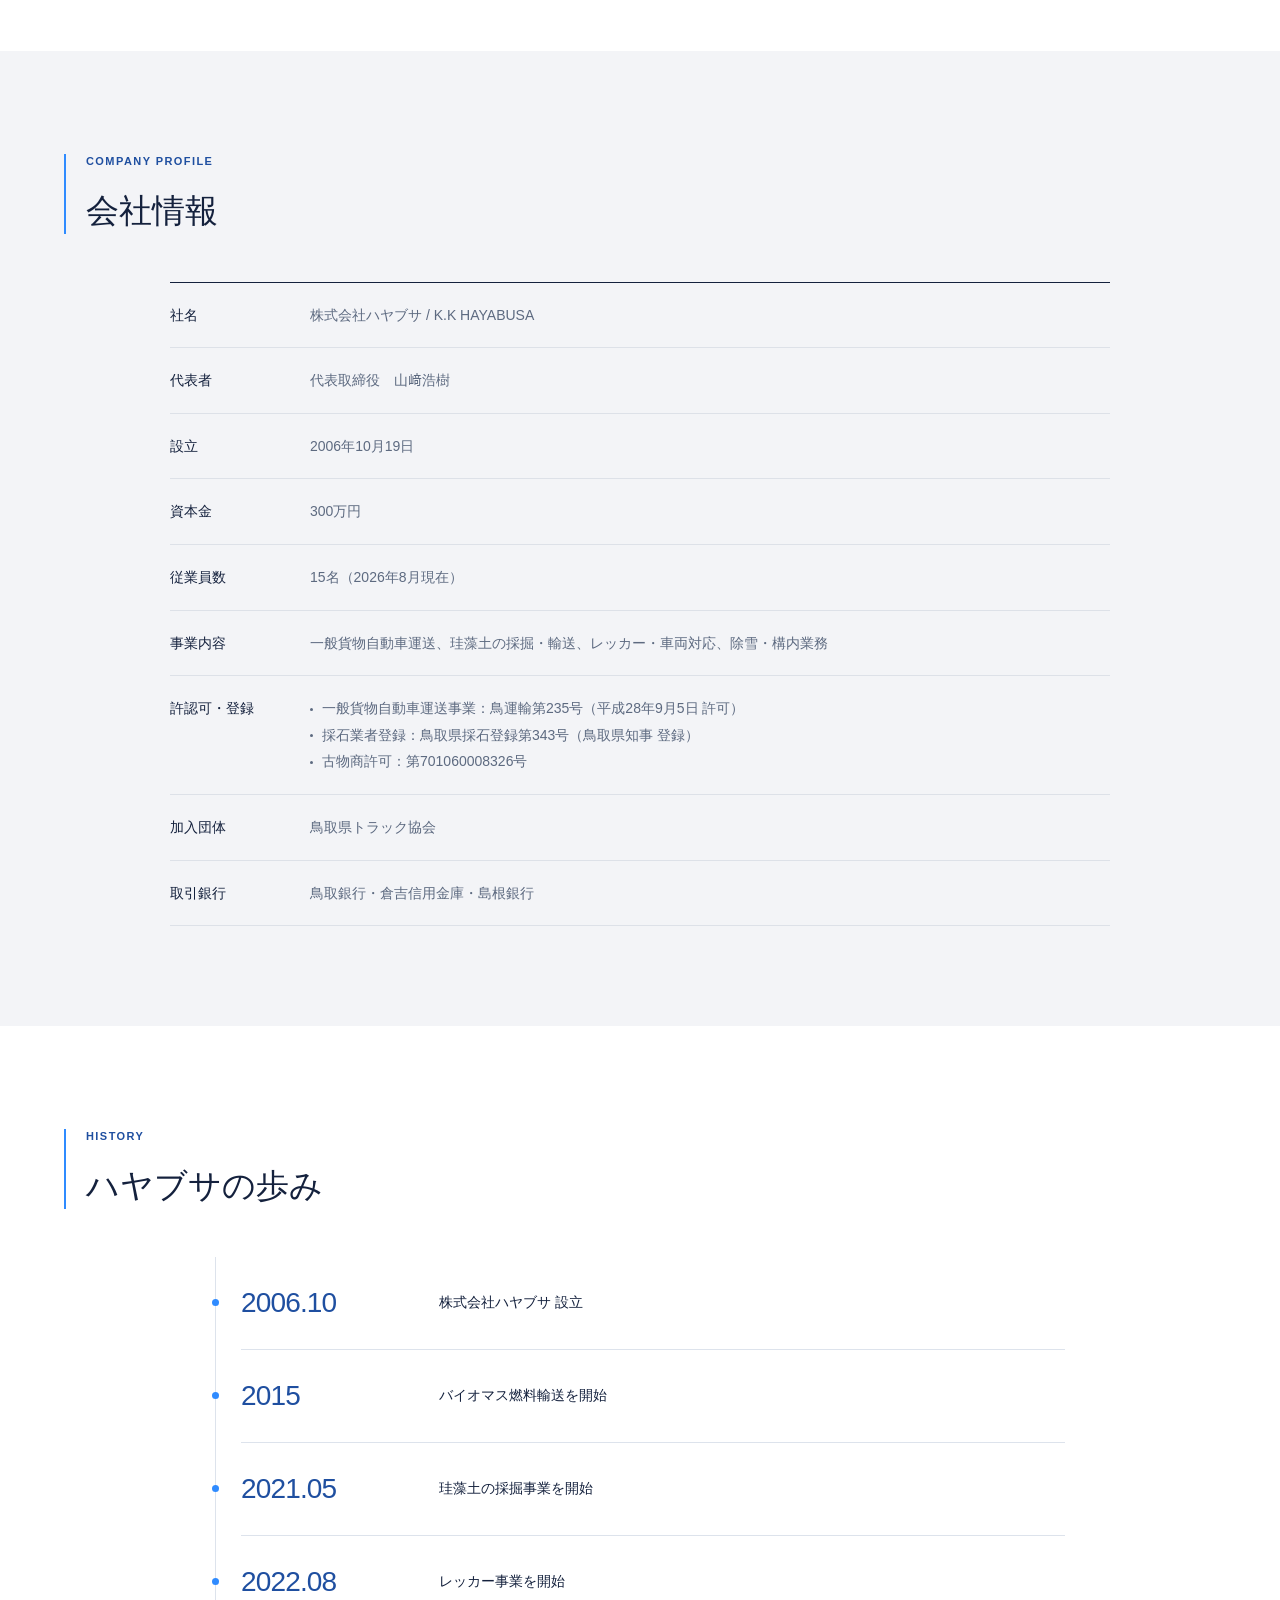
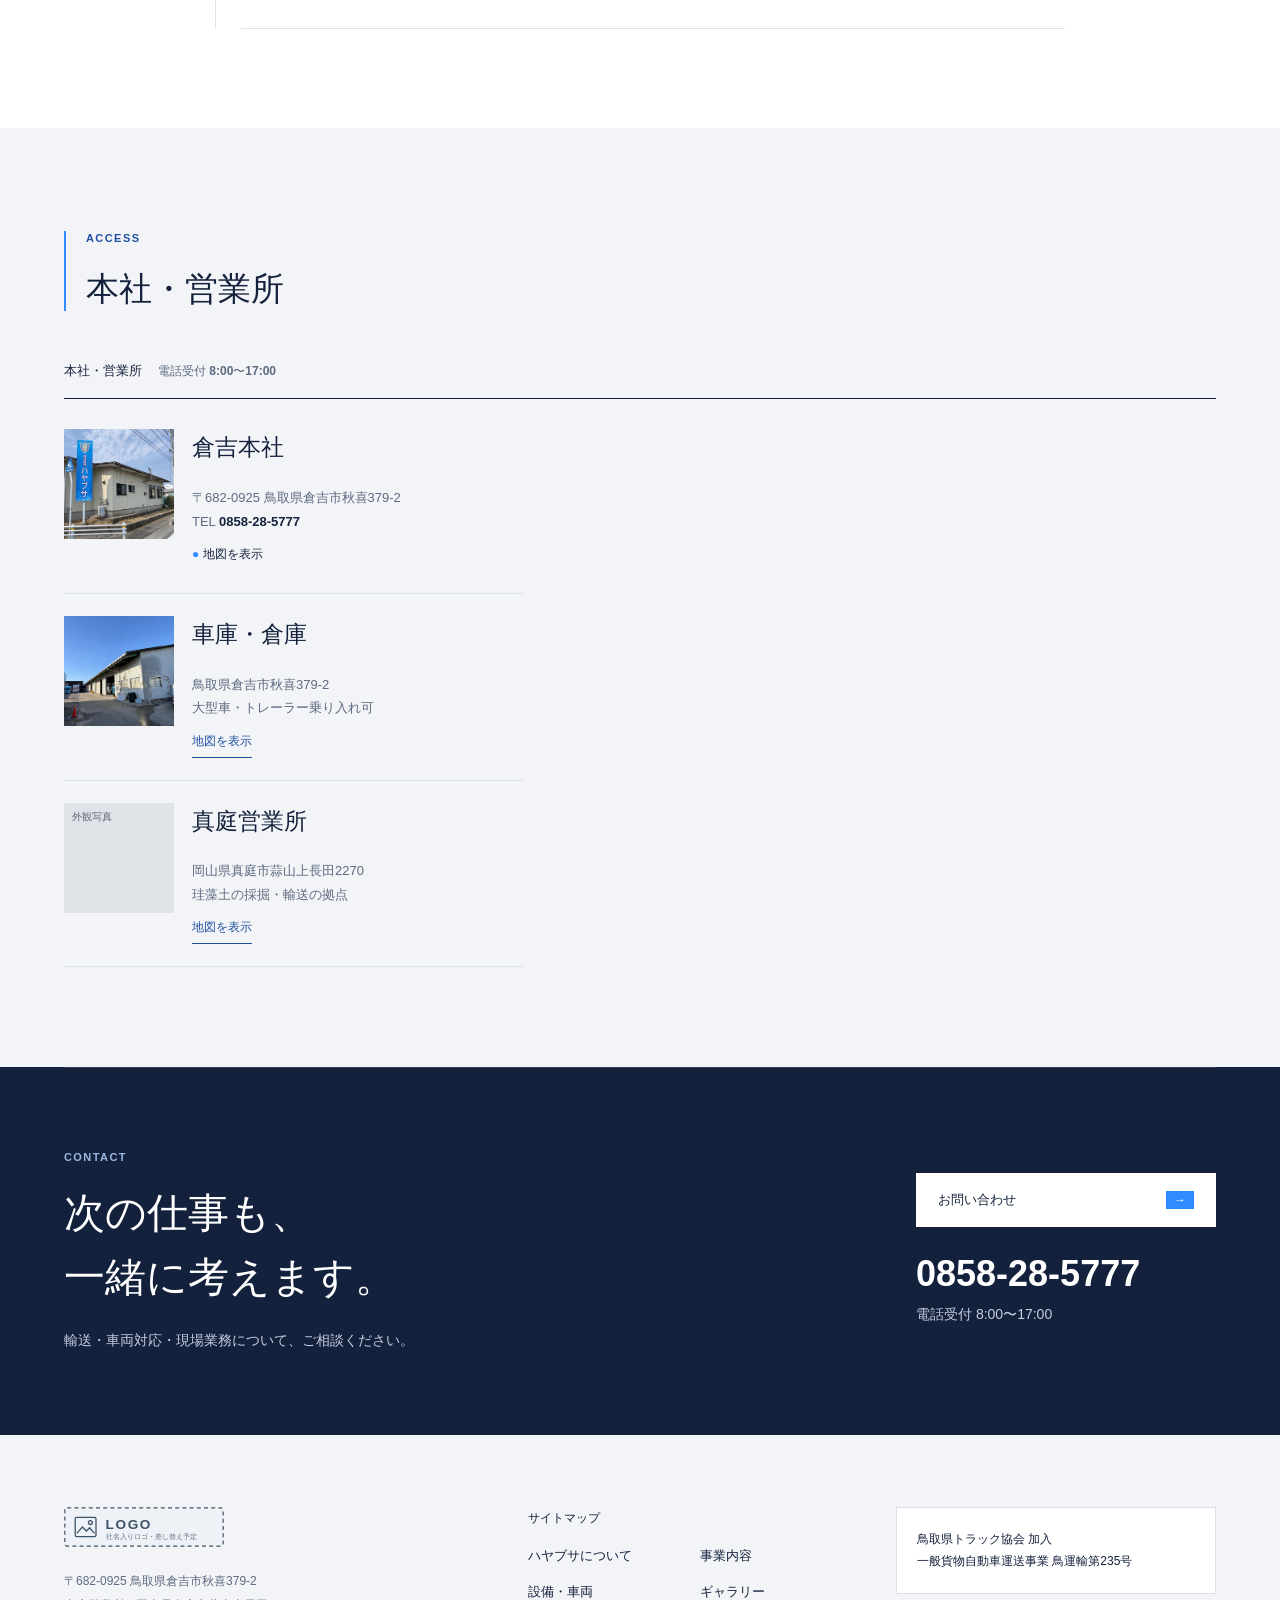
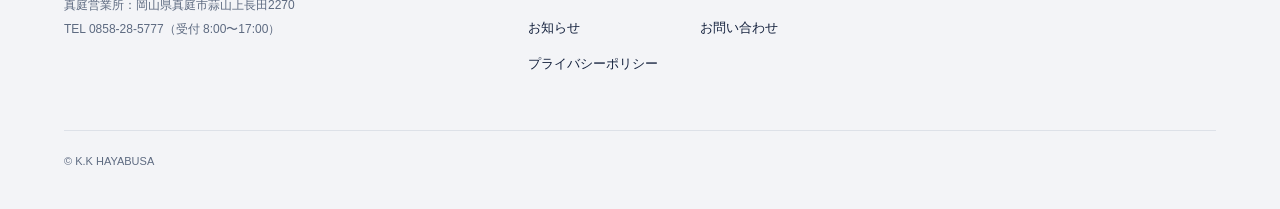
==== commit 839132bc: "Redesign only subpages with TOP-inspired layouts and motion" ====
--- a/company/index.html
+++ b/company/index.html
@@ -1,8 +1,9 @@
-<!doctype html><html lang="ja"><head><meta charset="utf-8"><meta name="viewport" content="width=device-width,initial-scale=1"><meta name="robots" content="noindex,nofollow,noarchive"><meta name="color-scheme" content="light"><meta name="description" content="鳥取県倉吉市と岡山県真庭市を拠点に、採掘と輸送を担うハヤブサ。地域の仕事に向き合いながら、次の物流のかたちを目指しています。"><title>会社概要｜株式会社ハヤブサ</title><link rel="stylesheet" href="../styles.css?v=32"><link rel="stylesheet" href="../pages.css?v=2"><link rel="stylesheet" href="../share.css?v=1"><script src="../client.js?v=4" defer></script><script src="../pages.js?v=1" defer></script><script src="../share.js?v=1" defer></script></head><body class="hb-subpage"><a class="skip-link" href="#page-content">本文へ進む</a><header class="hb-top"><a class="hb-brand" href="../" aria-label="株式会社ハヤブサ トップページ"><img class="hb-logo hb-logo-light" src="../logo-placeholder-light.svg" width="160" height="40" alt="株式会社ハヤブサ"><img class="hb-logo hb-logo-dark" src="../logo-placeholder.svg" width="160" height="40" alt="株式会社ハヤブサ"></a><nav id="hb-nav" class="hb-nav" aria-label="メインナビゲーション"><a href="../company/" aria-current="page">ハヤブサについて</a><a href="../service/">事業内容</a><a href="../equipment/">設備・車両</a><a href="../gallery/">ギャラリー</a><a href="../news/">お知らせ</a></nav><a class="hb-headtel" href="tel:0858285777"><small>電話受付 8:00〜17:00</small>0858-28-5777</a><a class="hb-headcta" href="../contact/">お問い合わせ</a><button class="hb-menu" type="button" aria-expanded="false" aria-controls="hb-nav"><span></span><span></span><b>メニュー</b></button></header><main id="page-content"><nav class="sp-breadcrumb" aria-label="パンくず"><a href="../">TOP</a><span aria-hidden="true">／</span><span aria-current="page">会社概要</span></nav><div class="sp-hero"><div class="sp-hero-copy"><p class="sp-kicker">COMPANY</p><h1>会社概要</h1><h2>倉吉から、<br><em>産業の現場をつなぐ。</em></h2><p>鳥取県倉吉市と岡山県真庭市を拠点に、採掘と輸送を担うハヤブサ。地域の仕事に向き合いながら、次の物流のかたちを目指しています。</p></div><figure class="sp-photo "><img src="../images/enhanced/IMG_9839.jpg" alt="会社概要" decoding="async" fetchpriority="high"></figure></div><section class="sp-wrap"><div class="sp-section-head"><p class="sp-kicker">MESSAGE & VISION</p><h2>鳥取に、物流のハブを。</h2></div><div class="sp-message"><span class="sp-quote" aria-hidden="true">“</span><p>人がやっていないことを考え、行動に移す。誰も持っていないものを取り入れて、仕事にしてきました。これからも従業員の生活を大切にしながら、鳥取に物流のハブをつくります。</p><p>いまは人員・拠点・協力会社との体制づくりを進めています。5年後には山陰を経由する輸送を、10年後には全国をつなぐルート輸送を実現し、鳥取の物流拠点となることを目指しています。</p><p class="sp-sign">代表取締役 <strong>山﨑 浩樹</strong></p></div></section><section class="sp-wrap sp-soft"><div class="sp-section-head"><p class="sp-kicker">COMPANY PROFILE</p><h2>会社情報</h2></div><table class="hb-companytable"><tbody>
+<!DOCTYPE html>
+
+<html lang="ja"><head><meta charset="utf-8"/><meta content="width=device-width,initial-scale=1" name="viewport"/><meta content="noindex,nofollow,noarchive" name="robots"/><meta content="light" name="color-scheme"/><meta content="鳥取県倉吉市と岡山県真庭市を拠点に、採掘と輸送を担うハヤブサ。地域の仕事に向き合いながら、次の物流のかたちを目指しています。" name="description"/><title>会社概要｜株式会社ハヤブサ</title><link href="../styles.css?v=32" rel="stylesheet"/><link href="../pages.css?v=2" rel="stylesheet"/><link href="../subpages-design.css?v=1" rel="stylesheet"/><link href="../share.css?v=1" rel="stylesheet"/><script defer="" src="../client.js?v=4"></script><script defer="" src="../pages.js?v=1"></script><script defer="" src="../share.js?v=1"></script><script defer="" src="../subpages-design.js?v=1"></script></head><body class="hb-subpage" data-page="company"><a class="skip-link" href="#page-content">本文へ進む</a><header class="hb-top"><a aria-label="株式会社ハヤブサ トップページ" class="hb-brand" href="../"><img alt="株式会社ハヤブサ" class="hb-logo hb-logo-light" height="40" src="../logo-placeholder-light.svg" width="160"/><img alt="株式会社ハヤブサ" class="hb-logo hb-logo-dark" height="40" src="../logo-placeholder.svg" width="160"/></a><nav aria-label="メインナビゲーション" class="hb-nav" id="hb-nav"><a aria-current="page" href="../company/">ハヤブサについて</a><a href="../service/">事業内容</a><a href="../equipment/">設備・車両</a><a href="../gallery/">ギャラリー</a><a href="../news/">お知らせ</a></nav><a class="hb-headtel" href="tel:0858285777"><small>電話受付 8:00〜17:00</small>0858-28-5777</a><a class="hb-headcta" href="../contact/">お問い合わせ</a><button aria-controls="hb-nav" aria-expanded="false" class="hb-menu" type="button"><span></span><span></span><b>メニュー</b></button></header><main id="page-content"><nav aria-label="パンくず" class="sp-breadcrumb"><a href="../">TOP</a><span aria-hidden="true">／</span><span aria-current="page">会社概要</span></nav><div class="sp-hero sp-editorial-hero"><div class="sp-editorial-heading"><h1>会社概要</h1><p aria-hidden="true" class="sp-editorial-en">COMPANY</p><p class="sp-editorial-brand">K.K HAYABUSA</p></div><div class="sp-editorial-scene"><figure class="sp-photo"><img alt="会社概要" decoding="async" fetchpriority="high" src="../images/enhanced/IMG_9839.jpg"/></figure><div class="sp-hero-copy"><h2>倉吉から、<br/><em>産業の現場をつなぐ。</em></h2><p>鳥取県倉吉市と岡山県真庭市を拠点に、採掘と輸送を担うハヤブサ。地域の仕事に向き合いながら、次の物流のかたちを目指しています。</p></div></div></div><nav aria-label="会社概要の目次" class="sp-jump sp-jump-company"><a href="#message"><small>01</small>代表メッセージ<span aria-hidden="true">↘</span></a><a href="#profile"><small>02</small>会社情報<span aria-hidden="true">↘</span></a><a href="#history"><small>03</small>沿革<span aria-hidden="true">↘</span></a><a href="#access"><small>04</small>本社・営業所<span aria-hidden="true">↘</span></a></nav><section class="sp-wrap" id="message"><div class="sp-section-head"><p class="sp-kicker">MESSAGE &amp; VISION</p><h2>鳥取に、物流のハブを。</h2></div><div class="sp-message-layout"><figure class="sp-photo sp-message-photo"><img alt="荷物を積んだハヤブサの大型トラック" decoding="async" loading="lazy" src="../images/enhanced/IMG_9866.jpg"/><figcaption>輸送を支える、自社の車両。</figcaption></figure><div class="sp-message"><span aria-hidden="true" class="sp-quote">“</span><p>人がやっていないことを考え、行動に移す。誰も持っていないものを取り入れて、仕事にしてきました。これからも従業員の生活を大切にしながら、鳥取に物流のハブをつくります。</p><p>いまは人員・拠点・協力会社との体制づくりを進めています。5年後には山陰を経由する輸送を、10年後には全国をつなぐルート輸送を実現し、鳥取の物流拠点となることを目指しています。</p><p class="sp-sign">代表取締役 <strong>山﨑 浩樹</strong></p></div></div></section><section class="sp-wrap sp-soft" id="profile"><div class="sp-section-head"><p class="sp-kicker">COMPANY PROFILE</p><h2>会社情報</h2></div><table class="hb-companytable"><tbody>
 <tr><th scope="row">社名</th><td>株式会社ハヤブサ / K.K HAYABUSA</td></tr>
 <tr><th scope="row">代表者</th><td>代表取締役　山﨑浩樹</td></tr>
 <tr><th scope="row">設立</th><td>2006年10月19日</td></tr>
-
 <tr><th scope="row">資本金</th><td>300万円</td></tr>
 <tr><th scope="row">従業員数</th><td>15名（2026年8月現在）</td></tr>
 <tr><th scope="row">事業内容</th><td>一般貨物自動車運送、珪藻土の採掘・輸送、レッカー・車両対応、除雪・構内業務</td></tr>
@@ -13,4 +14,4 @@
 <li><span class="hb-placeholder hb-photo"><img alt="ハヤブサの本社外観" decoding="async" height="1448" loading="lazy" src="../images/enhanced/IMG_9839.jpg" width="1086"/></span><div><h3>倉吉本社</h3><p>〒682-0925 鳥取県倉吉市秋喜379-2</p><p>TEL <a href="tel:0858285777">0858-28-5777</a></p><button aria-pressed="true" class="hb-maplink" data-map="https://maps.google.com/maps?q=35.4294110,133.7963575&amp;z=16&amp;output=embed" data-map-name="倉吉本社" type="button">地図を表示</button></div></li>
 <li><span class="hb-placeholder hb-photo"><img alt="ハヤブサの車庫・倉庫の外観" decoding="async" height="1448" loading="lazy" src="../images/enhanced/IMG_0410.jpg" width="1086"/></span><div><h3>車庫・倉庫</h3><p>鳥取県倉吉市秋喜379-2</p><p>大型車・トレーラー乗り入れ可</p><button aria-pressed="false" class="hb-maplink" data-map="https://maps.google.com/maps?q=%E9%B3%A5%E5%8F%96%E7%9C%8C%E5%80%89%E5%90%89%E5%B8%82%E7%A7%8B%E5%96%9C379-2&amp;z=15&amp;output=embed" data-map-name="車庫・倉庫" type="button">地図を表示</button></div></li>
 <li><span class="hb-placeholder"><span class="hb-photo-tag">外観写真</span></span><div><h3>真庭営業所</h3><p>岡山県真庭市蒜山上長田2270</p><p>珪藻土の採掘・輸送の拠点</p><button aria-pressed="false" class="hb-maplink" data-map="https://maps.google.com/maps?q=%E5%B2%A1%E5%B1%B1%E7%9C%8C%E7%9C%9F%E5%BA%AD%E5%B8%82%E8%92%9C%E5%B1%B1%E4%B8%8A%E9%95%B7%E7%94%B02270&amp;z=15&amp;output=embed" data-map-name="真庭営業所" type="button">地図を表示</button></div></li>
-</ul><div class="hb-map"><iframe allowfullscreen="" referrerpolicy="no-referrer-when-downgrade" src="https://maps.google.com/maps?q=35.4294110,133.7963575&amp;z=16&amp;output=embed" title="地図：倉吉本社"></iframe></div></div></div></section><section class="sp-cta"><div><p class="sp-kicker">CONTACT</p><h2>次の仕事も、<br>一緒に考えます。</h2><p>輸送・車両対応・現場業務について、ご相談ください。</p></div><div><a class="hb-btn hb-btn-light" href="../contact/">お問い合わせ<i class="hb-chip" aria-hidden="true">→</i></a><a class="sp-cta-tel" href="tel:0858285777">0858-28-5777</a><p>電話受付 8:00〜17:00</p></div></section></main><footer class="hb-footer"><div class="hb-footer-inner"><div><a href="../"><img class="hb-logo" src="../logo-placeholder.svg" width="160" height="40" alt="株式会社ハヤブサ"></a><p>〒682-0925 鳥取県倉吉市秋喜379-2<br>真庭営業所：岡山県真庭市蒜山上長田2270<br>TEL 0858-28-5777（受付 8:00〜17:00）</p></div><nav class="hb-footnav" aria-label="フッターナビゲーション"><p class="hb-footnav-title">サイトマップ</p><a href="../company/">ハヤブサについて</a><a href="../service/">事業内容</a><a href="../equipment/">設備・車両</a><a href="../gallery/">ギャラリー</a><a href="../news/">お知らせ</a><a href="../contact/">お問い合わせ</a><a href="../privacy/">プライバシーポリシー</a></nav><div class="hb-footer-badge"><p>鳥取県トラック協会 加入</p><p>一般貨物自動車運送事業 鳥運輸第235号</p></div></div><p class="hb-copyright">© K.K HAYABUSA</p></footer><div class="hb-spbar"><a href="tel:0858285777"><span aria-hidden="true">☎</span><b>0858-28-5777<small>電話受付 8:00〜17:00</small></b></a><a class="hb-spcontact" href="../contact/"><span aria-hidden="true">✉</span><b>お問い合わせ<small>ご相談はこちら</small></b></a></div><div class="share-toggle" role="group" aria-label="差し色の切り替え"><span class="share-label">差し色</span><button type="button" data-accent="on" aria-pressed="true">あり</button><button type="button" data-accent="off" aria-pressed="false">なし</button></div></body></html>
+</ul><div class="hb-map"><iframe allowfullscreen="" referrerpolicy="no-referrer-when-downgrade" src="https://maps.google.com/maps?q=35.4294110,133.7963575&amp;z=16&amp;output=embed" title="地図：倉吉本社"></iframe></div></div></div></section><section class="sp-cta"><div><p class="sp-kicker">CONTACT</p><h2>次の仕事も、<br/>一緒に考えます。</h2><p>輸送・車両対応・現場業務について、ご相談ください。</p></div><div><a class="hb-btn hb-btn-light" href="../contact/">お問い合わせ<i aria-hidden="true" class="hb-chip">→</i></a><a class="sp-cta-tel" href="tel:0858285777">0858-28-5777</a><p>電話受付 8:00〜17:00</p></div></section></main><footer class="hb-footer"><div class="hb-footer-inner"><div><a href="../"><img alt="株式会社ハヤブサ" class="hb-logo" height="40" src="../logo-placeholder.svg" width="160"/></a><p>〒682-0925 鳥取県倉吉市秋喜379-2<br/>真庭営業所：岡山県真庭市蒜山上長田2270<br/>TEL 0858-28-5777（受付 8:00〜17:00）</p></div><nav aria-label="フッターナビゲーション" class="hb-footnav"><p class="hb-footnav-title">サイトマップ</p><a href="../company/">ハヤブサについて</a><a href="../service/">事業内容</a><a href="../equipment/">設備・車両</a><a href="../gallery/">ギャラリー</a><a href="../news/">お知らせ</a><a href="../contact/">お問い合わせ</a><a href="../privacy/">プライバシーポリシー</a></nav><div class="hb-footer-badge"><p>鳥取県トラック協会 加入</p><p>一般貨物自動車運送事業 鳥運輸第235号</p></div></div><p class="hb-copyright">© K.K HAYABUSA</p></footer><div class="hb-spbar"><a href="tel:0858285777"><span aria-hidden="true">☎</span><b>0858-28-5777<small>電話受付 8:00〜17:00</small></b></a><a class="hb-spcontact" href="../contact/"><span aria-hidden="true">✉</span><b>お問い合わせ<small>ご相談はこちら</small></b></a></div><div aria-label="差し色の切り替え" class="share-toggle" role="group"><span class="share-label">差し色</span><button aria-pressed="true" data-accent="on" type="button">あり</button><button aria-pressed="false" data-accent="off" type="button">なし</button></div></body></html>
--- a/subpages-design.css
+++ b/subpages-design.css
@@ -0,0 +1,130 @@
+/* Lower pages only. This stylesheet is deliberately not loaded by TOP. */
+.hb-subpage{--sp-ease:cubic-bezier(.22,.68,.3,1);--sp-rule:#dde3ec}
+.hb-subpage section[id]{scroll-margin-top:calc(var(--header) + 24px)}
+.hb-subpage .hb-top{border-bottom:1px solid #14213d0d;box-shadow:none}
+.hb-subpage .hb-nav a{position:relative;transition:color .2s}
+.hb-subpage .hb-nav a::after{content:"";position:absolute;left:0;right:0;bottom:5px;height:1px;background:var(--blue);transform:scaleX(0);transform-origin:right;transition:transform .32s var(--sp-ease)}
+.hb-subpage .hb-nav a:hover::after,.hb-subpage .hb-nav a[aria-current=page]::after{transform:scaleX(1);transform-origin:left}
+.hb-subpage .sp-breadcrumb{padding-top:23px;padding-bottom:23px;letter-spacing:.04em}
+.hb-subpage .sp-editorial-hero{grid-template-columns:32% minmax(0,1fr);min-height:530px;background:var(--navy)}
+.sp-editorial-heading{position:relative;display:flex;flex-direction:column;justify-content:center;align-items:flex-start;padding:64px 32px 68px var(--wrap);color:#fff;min-width:0}
+.hb-subpage .sp-editorial-heading h1{display:flex;align-items:center;gap:10px;font-size:15px;font-weight:600;line-height:1.8;letter-spacing:.1em;margin:0 0 22px}
+.sp-editorial-heading h1::before{content:"";width:6px;height:6px;flex-shrink:0;border-radius:50%;background:var(--accent)}
+.sp-editorial-en{font-family:"Avenir Next","Helvetica Neue",Arial,sans-serif;font-size:clamp(32px,3.6vw,54px);font-weight:500;letter-spacing:-.045em;line-height:1.1;color:#bdcbe0}
+.sp-editorial-brand{position:absolute;left:var(--wrap);bottom:35px;color:#8b9bb3;font:500 10px/1.5 "Avenir Next",Arial,sans-serif;letter-spacing:.13em}
+.sp-editorial-scene{position:relative;display:flex;align-items:flex-end;min-width:0;overflow:hidden}
+.sp-editorial-scene>.sp-photo{position:absolute;inset:0;margin:0;aspect-ratio:auto;z-index:0}
+.sp-editorial-scene>.sp-photo img{width:100%;height:100%;object-fit:cover;object-position:center 52%}
+.sp-editorial-scene::after{content:"";position:absolute;inset:0;background:linear-gradient(180deg,#14213d00 0%,#101b30aa 75%,#101b30e0 100%);z-index:0;pointer-events:none}
+.hb-subpage .sp-editorial-scene .sp-hero-copy{align-self:auto;width:100%;padding:64px clamp(28px,4.4vw,72px);z-index:1;color:#fff}
+.hb-subpage .sp-editorial-scene h2{font-size:clamp(28px,3.1vw,43px);font-weight:700;line-height:1.5;letter-spacing:.02em;color:#fff}
+.hb-subpage .sp-editorial-scene em{color:#7db7ff;font-style:normal}
+.hb-subpage .sp-editorial-scene .sp-hero-copy>p{font-size:14px;max-width:580px;color:#e1e7f0;line-height:2;margin-top:24px}
+.hb-subpage .sp-editorial-plain{min-height:380px}
+.sp-editorial-plain .sp-editorial-scene{background:var(--soft);align-items:center}
+.sp-editorial-plain .sp-editorial-scene::after{display:none}
+.hb-subpage .sp-editorial-plain .sp-editorial-scene h2{color:var(--ink)}
+.hb-subpage .sp-editorial-plain .sp-editorial-scene em{color:var(--accent)}
+.hb-subpage .sp-editorial-plain .sp-editorial-scene p{color:var(--muted)}
+.hb-subpage .sp-wrap{padding-top:clamp(80px,7.8vw,120px);padding-bottom:clamp(80px,7.8vw,120px)}
+.hb-subpage .sp-section-head{margin-bottom:44px;position:relative;padding-left:22px}
+.hb-subpage .sp-section-head::before{content:"";position:absolute;left:0;top:3px;bottom:4px;width:2px;background:var(--accent)}
+.hb-subpage .sp-section-head h2{font-size:clamp(24px,2.6vw,35px);font-weight:700;line-height:1.6}
+.hb-subpage .sp-kicker{font-size:11px;font-weight:700;letter-spacing:.13em}
+.hb-subpage .hb-btn{min-height:54px;padding:16px 22px;gap:32px;font-size:13px;transition:background .25s,color .25s,box-shadow .25s}
+.hb-subpage .hb-btn .hb-chip{transition:transform .3s var(--sp-ease),background .25s,color .25s}
+.hb-subpage .hb-btn:hover .hb-chip,.hb-subpage .hb-btn:focus-visible .hb-chip{transform:translateX(4px)}
+.hb-subpage .sp-jump{position:sticky;top:var(--header);z-index:30;padding:25px var(--wrap);border-bottom:1px solid var(--sp-rule);background:#fff;gap:0}
+.hb-subpage .sp-jump a{position:relative;color:var(--ink);font-weight:600;border-right:1px solid var(--sp-rule);padding:0 18px;gap:8px;transition:color .22s}
+.hb-subpage .sp-jump a:first-child{padding-left:0}
+.hb-subpage .sp-jump small{color:var(--blue);font:500 11px/1 "Avenir Next",Arial,sans-serif}
+.hb-subpage .sp-jump a>span{position:absolute;right:18px;top:-5px;font-size:19px;transition:transform .3s var(--sp-ease)}
+.hb-subpage .sp-jump a:hover,.hb-subpage .sp-jump a[aria-current=location]{color:var(--blue)}
+.hb-subpage .sp-jump a[aria-current=location]::after{content:"";position:absolute;left:18px;right:18px;bottom:-26px;height:2px;background:var(--accent)}
+.hb-subpage .sp-jump a:first-child[aria-current=location]::after{left:0}
+.hb-subpage .sp-jump a:hover>span{transform:translate(3px,3px)}
+.hb-subpage .sp-service{gap:8%;align-items:center;scroll-margin-top:calc(var(--header) + 110px)}
+.hb-subpage .sp-service:nth-of-type(2n){background:#f7f8fa}
+.hb-subpage .sp-service>.sp-photo{aspect-ratio:5/4;overflow:visible;margin-bottom:20px}
+.hb-subpage .sp-service>.sp-photo img{overflow:hidden}
+.sp-story-number{position:absolute;left:-20px;bottom:-20px;display:grid;place-items:center;width:85px;height:85px;background:var(--navy);color:#fff;font:500 42px/1 "Avenir Next",Arial,sans-serif;letter-spacing:-.05em}
+.hb-subpage .sp-service-text>h2{font-size:15px;font-weight:600;letter-spacing:.08em;margin:14px 0 24px}
+.hb-subpage .sp-service-text h3{font-size:clamp(24px,2.5vw,32px);line-height:1.65;letter-spacing:.02em}
+.hb-subpage .sp-service-text>p{line-height:2.1}
+.hb-subpage .sp-points{margin-top:28px}.hb-subpage .sp-points li{padding-top:15px;padding-bottom:15px}
+.hb-subpage .hb-equip-grid{gap:32px}
+.hb-subpage .hb-equip{border:0;border-top:1px solid var(--sp-rule);padding:22px 0 0;background:transparent}
+.hb-subpage .hb-equip-label{font-size:12px;margin-bottom:18px;letter-spacing:.06em}
+.hb-subpage .hb-count{padding-bottom:20px;margin-top:24px}
+.hb-subpage .hb-count strong{font:500 68px/1 "Avenir Next",Arial,sans-serif;letter-spacing:-.05em}
+.hb-subpage .hb-count span{font-size:13px}.hb-subpage .hb-equip li{line-height:2.15}
+.hb-subpage .hb-equip li::before{width:4px;height:4px;top:1em}
+.sp-fleet-controls{display:flex;gap:8px;flex-wrap:wrap;margin-bottom:16px}
+.sp-fleet-controls button{border:1px solid var(--sp-rule);padding:12px 22px;min-height:44px;font-size:13px;font-weight:600;transition:background .2s,color .2s,border-color .2s}
+.sp-fleet-controls button[aria-pressed=true]{background:var(--navy);border-color:var(--navy);color:#fff}
+.sp-fleet-controls button:hover{border-color:var(--navy)}
+.sp-fleet-count{font-size:12px;margin-bottom:24px}
+.hb-subpage .hb-fleet-table tbody tr{transition:background .2s}
+.hb-subpage .hb-fleet-table tbody tr:hover{background:#eaf0f8}
+.sp-message-layout{display:grid;grid-template-columns:minmax(0,5fr) minmax(0,7fr);gap:8%;align-items:center}
+.sp-message-photo{aspect-ratio:4/5;align-self:stretch;min-height:480px}
+.sp-message-photo img{position:absolute;inset:0;object-position:58% center}
+.sp-message-photo figcaption{position:absolute;left:0;bottom:0;right:0;background:var(--navy);padding:16px 20px;color:#fff;font-size:12px;letter-spacing:.05em}
+.hb-subpage .sp-message{padding:20px 0 0 35px;max-width:none;border-left:1px solid var(--sp-rule)}
+.hb-subpage .sp-quote{left:10px;top:-12px;font-size:68px;font-weight:400}
+.hb-subpage .sp-message>p{font-size:15px;line-height:2.2;margin:24px 0}
+.hb-subpage .sp-message .sp-sign{font-size:12px;margin-top:36px}
+.hb-subpage .sp-history{border:0;padding-left:26px;position:relative}
+.hb-subpage .sp-history::before{content:"";position:absolute;left:0;top:0;bottom:0;width:1px;background:var(--sp-rule)}
+.hb-subpage .sp-history li{position:relative;padding:30px 0;grid-template-columns:170px 1fr;border-bottom:1px solid var(--sp-rule)}
+.hb-subpage .sp-history li::before{content:"";position:absolute;left:-29px;top:42px;width:7px;height:7px;border-radius:50%;background:var(--accent)}
+.hb-subpage .sp-history time{font-family:"Avenir Next",Arial,sans-serif;letter-spacing:-.03em;font-weight:500;font-size:28px}
+.hb-subpage .hb-companytable th,.hb-subpage .hb-companytable td{padding-top:19px;padding-bottom:19px}
+.hb-subpage .sp-filters button{transition:color .2s,background .2s,border-color .2s}
+.hb-subpage .sp-filters button:hover{border-color:var(--navy)}
+.hb-subpage .sp-gallery{gap:42px 28px;align-items:start}
+.hb-subpage .sp-gallery[data-active-filter=all]>.sp-gallery-item:first-child{grid-column:span 2}
+.hb-subpage .sp-gallery[data-active-filter=all]>.sp-gallery-item:first-child>.sp-photo{aspect-ratio:16/10}
+.hb-subpage .sp-gallery[data-active-filter=all]>.sp-gallery-item:nth-child(2)>.sp-photo{aspect-ratio:4/5}
+.hb-subpage .sp-gallery-item>.sp-photo{display:block;position:relative;margin:0;overflow:hidden}
+.hb-subpage .sp-gallery-item>.sp-photo img{transition:transform .65s var(--sp-ease)}
+.hb-subpage .sp-gallery-item>span:last-child{padding-bottom:15px;border-bottom:1px solid var(--sp-rule);font-weight:600}
+.hb-subpage .sp-gallery-item b{font-size:20px;font-weight:400;transition:transform .3s var(--sp-ease)}
+.hb-subpage .sp-gallery-item:hover b{transform:rotate(90deg)}
+.hb-subpage .sp-gallery-item:hover img{transform:scale(1.025)}
+.hb-subpage .sp-empty{padding:40px 32px 56px;max-width:none;background:var(--soft);border-top:1px solid var(--sp-rule);border-bottom:1px solid var(--sp-rule)}
+.hb-subpage .sp-empty-mark{font-size:45px;margin-bottom:20px}
+.hb-subpage .sp-related{display:grid;grid-template-columns:1fr 1fr;gap:28px;padding-top:48px;border:0}
+.sp-discover{position:relative;display:block;padding:32px 28px 64px;border:1px solid var(--sp-rule);color:var(--ink);text-decoration:none;transition:background .25s,border-color .25s}
+.sp-discover h2{font-size:22px;margin:16px 0;line-height:1.6}
+.sp-discover .hb-chip{position:absolute;right:28px;bottom:26px;transition:transform .3s var(--sp-ease)}
+.sp-discover:hover{background:var(--soft);border-color:#aebccf}
+.sp-discover:hover .hb-chip{transform:translateX(4px)}
+.hb-subpage .sp-phone{border-top:3px solid var(--accent);padding-top:35px}
+.hb-subpage .sp-phone .sp-kicker{font-size:10px}
+.hb-subpage .sp-form-notice{border-left-width:2px;background:#f4f6f9}
+.hb-subpage .sp-steps{gap:0;border:1px solid var(--sp-rule)}
+.hb-subpage .sp-steps li{flex:1;padding:15px 18px;font-size:13px;border:0}
+.hb-subpage .sp-steps [aria-current=step]{background:var(--navy);color:#fff}
+.hb-subpage .sp-field input,.hb-subpage .sp-field select,.hb-subpage .sp-field textarea{border-color:#d2dae6;background:#fafbfd;transition:border-color .2s,background .2s}
+.hb-subpage .sp-field:focus-within label{color:var(--blue)}
+.hb-subpage .sp-field :is(input,select,textarea):focus{background:#fff}
+.hb-subpage .sp-prose{display:grid;grid-template-columns:230px minmax(0,1fr);gap:7%;max-width:1400px}
+.sp-policy-nav{position:sticky;top:calc(var(--header) + 28px);align-self:start;display:grid;border-top:1px solid var(--sp-rule)}
+.sp-policy-nav a{padding:17px 0;border-bottom:1px solid var(--sp-rule);font-size:12px;line-height:1.8;text-decoration:none;color:var(--muted);transition:color .2s}
+.sp-policy-nav a:hover,.sp-policy-nav a[aria-current=location]{color:var(--blue)}
+.sp-policy-body>section{padding:0 0 36px;margin-bottom:36px;border-bottom:1px solid var(--sp-rule)}
+.sp-policy-body h2{font-size:23px;line-height:1.6}.sp-policy-body p{line-height:2.1}
+.hb-subpage .sp-cta{padding-top:80px;padding-bottom:80px;position:relative}
+.hb-subpage .sp-cta::before{content:"";position:absolute;top:0;left:var(--wrap);right:var(--wrap);height:1px;background:#ffffff25}
+.hb-subpage.sp-motion-ready [data-sp-reveal=pending]{opacity:0;transform:translateY(24px)}
+.hb-subpage.sp-motion-ready [data-sp-reveal=pending]:focus-within{opacity:1;transform:none}
+@media(max-width:1180px){.sp-editorial-heading{padding-left:var(--gutter);padding-right:24px}.sp-editorial-brand{left:var(--gutter)}.hb-subpage .sp-jump a{font-size:12px}}
+@media(max-width:1000px){.hb-subpage .sp-editorial-hero{grid-template-columns:30% minmax(0,1fr);min-height:490px}.sp-editorial-en{font-size:clamp(28px,3.5vw,38px)}.sp-editorial-heading{padding-left:var(--gutter);padding-right:18px}.hb-subpage .sp-editorial-heading h1{font-size:13px}.hb-subpage .sp-jump{position:static;grid-template-columns:repeat(3,minmax(0,1fr));gap:24px 0}.hb-subpage .sp-jump a[aria-current=location]::after{display:none}.sp-message-layout{gap:6%}.sp-message-photo{min-height:440px}.hb-subpage .sp-message{padding-left:28px}.hb-subpage .sp-gallery[data-active-filter=all]>.sp-gallery-item:nth-child(2)>.sp-photo{aspect-ratio:4/3}.hb-subpage .sp-prose{grid-template-columns:190px minmax(0,1fr);gap:5%}.hb-subpage .hb-nav.open a::after{display:none}}
+@media(max-width:800px){.hb-subpage .sp-editorial-hero{grid-template-columns:1fr;min-height:0}.sp-editorial-heading{padding:32px var(--gutter) 36px;display:block}.hb-subpage .sp-editorial-heading h1{margin:0 0 15px;font-size:12px}.sp-editorial-en{font-size:clamp(38px,10vw,58px);line-height:1}.sp-editorial-brand{display:none}.sp-editorial-scene{min-height:430px}.hb-subpage .sp-editorial-scene .sp-hero-copy{padding:38px var(--gutter)}.hb-subpage .sp-editorial-scene h2{font-size:28px;line-height:1.55}.hb-subpage .sp-editorial-scene .sp-hero-copy>p{font-size:13px;margin-top:20px}.hb-subpage .sp-editorial-plain .sp-editorial-scene{min-height:0}.hb-subpage .sp-editorial-plain .sp-hero-copy{padding:36px var(--gutter) 42px}.hb-subpage .sp-wrap{padding-top:64px;padding-bottom:64px}.hb-subpage .sp-section-head{padding-left:18px;margin-bottom:32px}.hb-subpage .sp-section-head h2{font-size:25px}.hb-subpage .sp-service{scroll-margin-top:calc(var(--header) + 20px);gap:36px}.hb-subpage .sp-service>.sp-photo{aspect-ratio:4/3;margin:0 0 12px 12px}.sp-story-number{left:-12px;bottom:-12px;width:66px;height:66px;font-size:32px}.hb-subpage .sp-service-text>h2{font-size:14px;margin-bottom:18px}.hb-subpage .sp-service-text h3{font-size:24px}.hb-subpage .hb-equip-grid{gap:32px}.hb-subpage .hb-count strong{font-size:58px}.sp-fleet-controls{gap:8px}.sp-fleet-controls button{font-size:12px;padding:11px 13px}.sp-message-layout{grid-template-columns:1fr;gap:34px}.sp-message-photo{min-height:0;aspect-ratio:16/11}.sp-message-photo img{position:static}.sp-message-photo figcaption{padding:12px 16px}.hb-subpage .sp-message{padding:10px 0 0 26px}.hb-subpage .sp-message>p{font-size:14px}.hb-subpage .sp-history{padding-left:20px}.hb-subpage .sp-history li{grid-template-columns:100px 1fr;gap:18px;padding:24px 0}.hb-subpage .sp-history li::before{left:-23px;top:34px}.hb-subpage .sp-history time{font-size:21px}.hb-subpage .sp-gallery{gap:28px 16px}.hb-subpage .sp-gallery[data-active-filter=all]>.sp-gallery-item:first-child>.sp-photo{aspect-ratio:16/10}.hb-subpage .sp-related{grid-template-columns:1fr;gap:16px;padding-top:32px}.sp-discover{padding:26px 22px 58px}.sp-discover h2{font-size:20px}.hb-subpage .sp-empty{padding:32px 20px 40px}.hb-subpage .sp-prose{grid-template-columns:1fr;gap:36px}.sp-policy-nav{position:static;grid-template-columns:1fr 1fr;gap:0 16px}.sp-policy-nav a{padding:13px 0;font-size:11px}.sp-policy-body>section{padding-bottom:28px;margin-bottom:28px}.sp-policy-body h2{font-size:21px}.hb-subpage .sp-cta{padding-top:56px;padding-bottom:56px}}
+@media(max-width:480px){.hb-subpage .sp-jump{grid-template-columns:1fr 1fr;padding:26px var(--gutter);gap:26px 0}.hb-subpage .sp-jump a{padding:0 12px;font-size:11px}.hb-subpage .sp-jump a:first-child{padding-left:12px}.hb-subpage .sp-jump a:nth-child(2n){border-right:0}.hb-subpage .sp-jump a>span{right:12px;font-size:16px}.hb-subpage .sp-gallery-item>span:last-child{font-size:11px}.sp-editorial-scene{min-height:450px}}
+@media(prefers-reduced-motion:reduce){.hb-subpage.sp-motion-ready [data-sp-reveal]{opacity:1!important;transform:none!important}.hb-subpage .sp-gallery-item:hover img,.hb-subpage .sp-gallery-item:hover b,.hb-subpage .sp-jump a:hover>span{transform:none}.hb-subpage .hb-nav a::after{transition:none}}
+@media print{.hb-subpage.sp-motion-ready [data-sp-reveal]{opacity:1!important;transform:none!important}}
+
+.hb-subpage .sp-jump-company{grid-template-columns:repeat(4,minmax(0,1fr))}
+@media(max-width:800px){.hb-subpage .sp-jump-company{grid-template-columns:1fr 1fr}}
